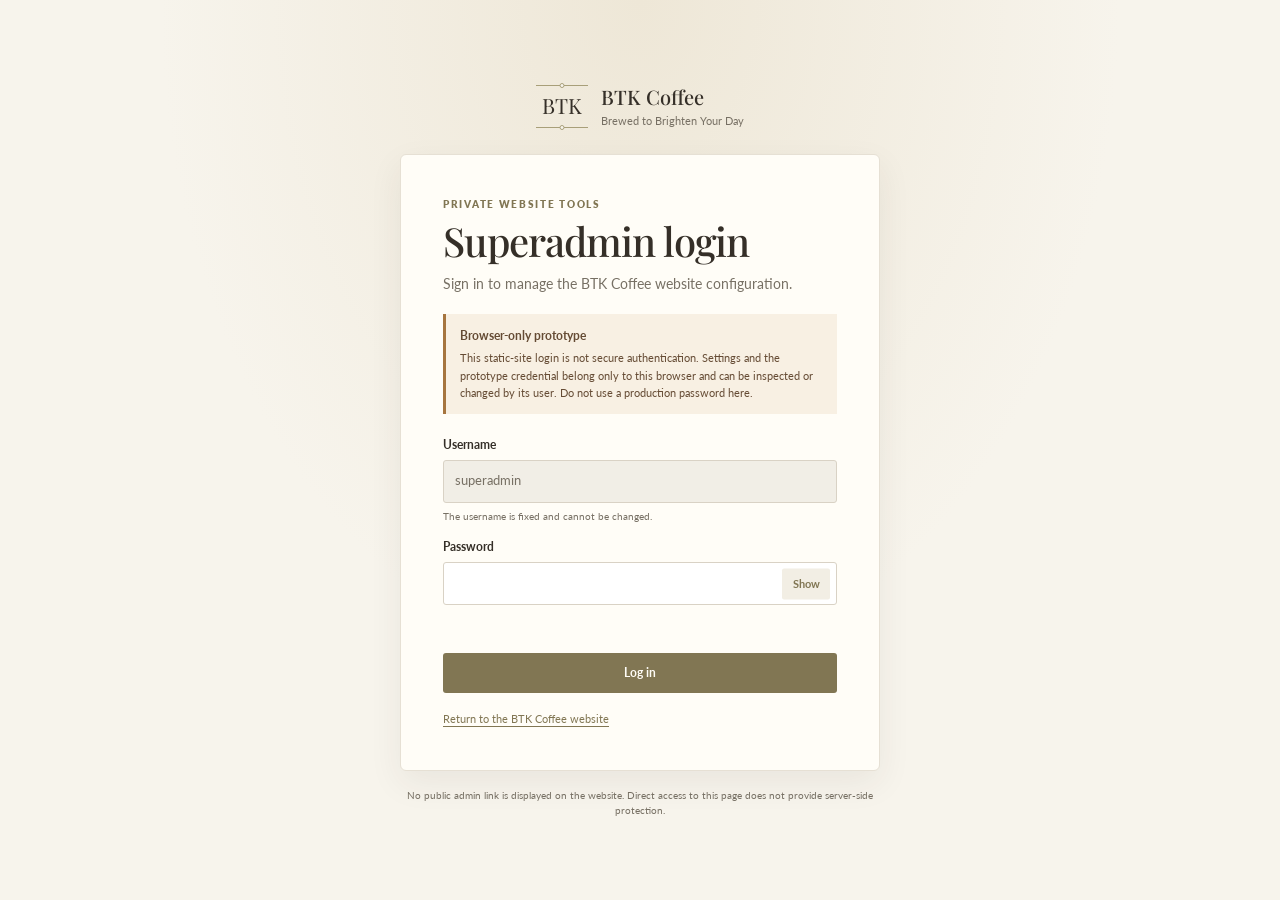
==== admin.html @ 6b16c68e "Add files via upload" ====
<!doctype html>
<html lang="en">
<head>
  <meta charset="utf-8">
  <meta name="viewport" content="width=device-width, initial-scale=1">
  <meta name="theme-color" content="#F7F4EC">
  <meta name="robots" content="noindex,nofollow">
  <title>BTK Coffee | Superadmin</title>
  <link rel="icon" href="data:image/svg+xml,%3Csvg xmlns='http://www.w3.org/2000/svg' viewBox='0 0 64 64'%3E%3Crect width='64' height='64' rx='12' fill='%23F7F4EC'/%3E%3Cpath d='M10 15h44M10 49h44' stroke='%23A89F79' stroke-width='2'/%3E%3Ctext x='32' y='40' text-anchor='middle' font-family='Georgia,serif' font-size='23' fill='%23352F28'%3EBTK%3C/text%3E%3C/svg%3E">
  <link rel="preconnect" href="https://fonts.googleapis.com">
  <link rel="preconnect" href="https://fonts.gstatic.com" crossorigin>
  <link href="https://fonts.googleapis.com/css2?family=Lato:wght@400;500;600;700;800&family=Playfair+Display:wght@400;500;600&display=swap" rel="stylesheet">
  <link rel="stylesheet" href="./admin.css">
</head>
<body class="admin-body">
  <main class="auth-screen" id="adminLoginRoot">
    <a class="auth-brand" href="./index.html" aria-label="BTK Coffee home">
      <span class="admin-monogram">BTK</span>
      <span><strong>BTK Coffee</strong><small>Brewed to Brighten Your Day</small></span>
    </a>
    <section class="auth-panel" aria-labelledby="authTitle">
      <p class="eyebrow">Private website tools</p>
      <h1 id="authTitle">Superadmin login</h1>
      <p class="auth-intro" id="authIntro">Sign in to manage the BTK Coffee website configuration.</p>
      <div class="security-notice" role="note">
        <strong>Browser-only prototype</strong>
        <span>This static-site login is not secure authentication. Settings and the prototype credential belong only to this browser and can be inspected or changed by its user. Do not use a production password here.</span>
      </div>
      <form id="adminLoginForm" novalidate>
        <div class="admin-field">
          <label for="adminUsername">Username</label>
          <input id="adminUsername" name="username" type="text" value="superadmin" readonly autocomplete="username">
          <small>The username is fixed and cannot be changed.</small>
        </div>
        <div class="admin-field" id="loginPasswordField">
          <label for="adminPassword" id="adminPasswordLabel">Password</label>
          <div class="password-input-wrap">
            <input id="adminPassword" name="password" type="password" autocomplete="current-password" maxlength="128" required>
            <button class="password-toggle" type="button" data-password-toggle="adminPassword" aria-label="Show password">Show</button>
          </div>
        </div>
        <div class="admin-field" id="setupConfirmField" hidden>
          <label for="setupPasswordConfirm">Confirm prototype password</label>
          <div class="password-input-wrap">
            <input id="setupPasswordConfirm" type="password" autocomplete="new-password" maxlength="128">
            <button class="password-toggle" type="button" data-password-toggle="setupPasswordConfirm" aria-label="Show password">Show</button>
          </div>
        </div>
        <p class="password-policy" id="setupPasswordPolicy" hidden>Use at least 12 characters, including letters and numbers. A special character is encouraged. This creates a browser-local prototype password only.</p>
        <p class="form-message" id="loginMessage" role="alert" aria-live="polite"></p>
        <button class="admin-button admin-button-primary button-full" id="loginSubmitButton" type="submit">Log in</button>
      </form>
      <div class="auth-footer">
        <a href="./index.html">Return to the BTK Coffee website</a>
        <span id="cooldownMessage" role="status" aria-live="polite"></span>
      </div>
    </section>
    <p class="auth-bottom">No public admin link is displayed on the website. Direct access to this page does not provide server-side protection.</p>
  </main>

  <main class="dashboard-shell" id="adminDashboardRoot" hidden>
    <div class="dashboard-scrim" id="dashboardScrim" hidden></div>
    <aside class="dashboard-sidebar" id="dashboardSidebar" aria-label="Superadmin navigation">
      <a class="dashboard-brand" href="./index.html">
        <span class="admin-monogram">BTK</span>
        <span><strong>BTK Coffee</strong><small>Superadmin tools</small></span>
      </a>
      <p class="sidebar-label">Manage website</p>
      <nav class="dashboard-nav" id="dashboardNav">
        <button type="button" class="dashboard-nav-button is-active" data-section-target="overview"><span class="nav-mark">01</span>Dashboard Overview</button>
        <button type="button" class="dashboard-nav-button" data-section-target="appearance"><span class="nav-mark">02</span>Website Appearance</button>
        <button type="button" class="dashboard-nav-button" data-section-target="images"><span class="nav-mark">03</span>Image Manager</button>
        <button type="button" class="dashboard-nav-button" data-section-target="menu"><span class="nav-mark">04</span>Menu Management</button>
        <button type="button" class="dashboard-nav-button" data-section-target="contact"><span class="nav-mark">05</span>Contact & Location</button>
        <button type="button" class="dashboard-nav-button" data-section-target="content"><span class="nav-mark">06</span>Website Content & Footer</button>
        <button type="button" class="dashboard-nav-button" data-section-target="store-status"><span class="nav-mark">07</span>Store Status</button>
        <button type="button" class="dashboard-nav-button" data-section-target="github-settings"><span class="nav-mark">08</span>GitHub Settings / Setup</button>
        <button type="button" class="dashboard-nav-button" data-section-target="security"><span class="nav-mark">09</span>Account Security</button>
      </nav>
      <div class="sidebar-bottom">
        <a class="sidebar-link" href="./index.html" target="_blank" rel="noopener noreferrer"><span class="nav-mark">↗</span>View Live Website</a>
        <button class="sidebar-link" id="sidebarLogoutButton" type="button"><span class="nav-mark">↪</span>Logout</button>
        <p class="sidebar-security">Prototype only. This dashboard is not protected by server authentication.</p>
      </div>
    </aside>

    <div class="dashboard-main-column">
      <header class="dashboard-topbar">
        <button class="mobile-nav-toggle" id="mobileNavToggle" type="button" aria-label="Open dashboard navigation" aria-expanded="false" aria-controls="dashboardSidebar">
          <span></span><span></span><span></span>
        </button>
        <div class="topbar-copy">
          <span class="topbar-kicker">BTK Coffee / Website control</span>
          <h1>BTK Coffee — Superadmin Dashboard</h1>
        </div>
        <div class="topbar-actions">
          <span class="session-indicator"><span class="session-dot"></span>Local admin session</span>
          <button class="github-header-control" id="githubHeaderControl" type="button" data-section-target="github-settings" aria-label="Open GitHub repository settings"><span class="github-header-dot" id="githubHeaderDot"></span><span id="githubHeaderText">GitHub not connected</span><span class="github-header-manage">Settings</span></button>
          <a class="admin-button admin-button-soft" href="./index.html" target="_blank" rel="noopener noreferrer">Preview live site</a>
          <button class="admin-button admin-button-outline" id="topLogoutButton" type="button">Logout</button>
        </div>
      </header>

      <div class="prototype-banner" role="note"><strong>GitHub publishing:</strong> Check the header connection status, then manage your repository in GitHub Settings / Setup. Every Save validates the complete draft and commits <code>data/site-config.json</code> to GitHub; GitHub Pages publishes it after redeployment. Browser-only login remains a prototype, not production security.</div>

      <div class="dashboard-content">
        <section class="dashboard-section is-visible" id="section-overview" data-dashboard-section="overview" aria-labelledby="overviewTitle">
          <div class="section-title-row">
            <div><p class="eyebrow">Your workspace</p><h2 id="overviewTitle">Dashboard overview</h2><p class="section-lead">A quick look at the current BTK Coffee website configuration.</p></div>
          </div>
          <div class="overview-metrics" id="overviewMetrics"></div>
          <div class="overview-bottom-grid">
            <section class="workspace-panel" aria-labelledby="quickActionsTitle">
              <div class="panel-heading"><div><p class="eyebrow">Quick actions</p><h3 id="quickActionsTitle">What would you like to update?</h3></div></div>
              <div class="quick-actions">
                <button class="quick-action" type="button" data-section-target="appearance"><span class="quick-action-number">01</span><strong>Edit website colors</strong><span>Change the site's palette</span></button>
                <button class="quick-action" type="button" data-section-target="menu"><span class="quick-action-number">02</span><strong>Manage menu</strong><span>Edit items and prices</span></button>
                <button class="quick-action" type="button" data-section-target="images"><span class="quick-action-number">03</span><strong>Change images</strong><span>Update photos and logo</span></button>
                <button class="quick-action" type="button" data-section-target="contact"><span class="quick-action-number">04</span><strong>Update contact details</strong><span>Review links and location</span></button>
                <button class="quick-action" type="button" data-section-target="store-status"><span class="quick-action-number">05</span><strong>Set store status</strong><span>Mark the store Open or Closed</span></button>
                <button class="quick-action" type="button" data-section-target="content"><span class="quick-action-number">06</span><strong>Edit website content & footer</strong><span>Update public copy and footer links</span></button>
                <button class="quick-action" type="button" data-section-target="github-settings"><span class="quick-action-number">07</span><strong>GitHub Settings / Setup</strong><span>Check repository publishing connection</span></button>
                <button class="quick-action" type="button" data-section-target="security"><span class="quick-action-number">08</span><strong>Change admin password</strong><span>Update this browser's prototype password</span></button>
            <a class="quick-action" href="./index.html" target="_blank" rel="noopener noreferrer"><span class="quick-action-number">↗</span><strong>View live website</strong><span>Open the published public page</span></a>
              </div>
            </section>
            <aside class="workspace-panel status-panel" aria-labelledby="configStatusTitle">
              <div class="panel-heading"><div><p class="eyebrow">Configuration</p><h3 id="configStatusTitle">Current status</h3></div><span class="status-dot" id="configStatusDot"></span></div>
              <p class="status-main" id="configStatusText"></p>
              <dl class="status-details">
                <div><dt>Last saved</dt><dd id="lastSavedText">No custom changes saved</dd></div>
                <div><dt>Publishing</dt><dd id="overviewPublishingScope">Connect a GitHub repository to publish changes</dd></div>
              </dl>
              <a class="admin-text-link" href="./index.html" target="_blank" rel="noopener noreferrer">View public website →</a>
            </aside>
          </div>
        </section>

        <section class="dashboard-section" id="section-github-settings" data-dashboard-section="github-settings" aria-labelledby="githubSettingsTitle" hidden>
          <div class="section-title-row"><div><p class="eyebrow">Repository publishing</p><h2 id="githubSettingsTitle">GitHub Settings / Setup</h2><p class="section-lead">Connect the repository and branch used by the public BTK Coffee site. A connected repository is required before any dashboard Save action.</p></div></div>
          <section class="github-repository-panel github-settings-panel" aria-labelledby="githubSettingsPanelTitle">
            <div class="panel-heading"><div><p class="eyebrow">Repository connection</p><h3 id="githubSettingsPanelTitle">Website source repository</h3><p>Configuration commits are validated and written to <code>data/site-config.json</code>.</p></div><span class="github-status" id="githubConnectionStatus" role="status" aria-live="polite">Not connected</span></div>
            <div class="github-connection-grid">
              <div class="admin-field"><label for="githubOwner">Repository owner</label><input id="githubOwner" type="text" maxlength="100" autocomplete="off" placeholder="GitHub username or organization"></div>
              <div class="admin-field"><label for="githubRepo">Repository name</label><input id="githubRepo" type="text" maxlength="100" autocomplete="off" placeholder="Repository name"></div>
              <div class="admin-field"><label for="githubBranch">Branch <span>(blank uses default)</span></label><input id="githubBranch" type="text" maxlength="120" autocomplete="off" placeholder="Leave blank to use repository default"></div>
              <div class="admin-field github-token-field"><label for="githubToken">Fine-grained personal access token</label><div class="password-input-wrap"><input id="githubToken" type="password" autocomplete="off" spellcheck="false" placeholder="Paste token for this session only"><button class="password-toggle" type="button" data-password-toggle="githubToken" aria-label="Show GitHub token">Show</button></div></div>
            </div>
            <div class="github-connect-actions"><button class="admin-button admin-button-primary" id="githubConnectButton" type="button">Connect Repository</button><button class="admin-button admin-button-outline" id="githubDisconnectButton" type="button" hidden>Disconnect</button><span id="githubCommitStatus" class="github-commit-status" role="status" aria-live="polite"></span></div>
            <div class="github-publish-state"><strong>Published configuration</strong><span id="githubPublishedState">Connect a repository to load or create the website configuration.</span><span id="githubCommitSha" class="github-commit-sha"></span></div>
            <p class="github-security-note"><strong>Token warning:</strong> this static admin runs in your browser, so a token entered here is exposed to that browser session and cannot be treated as a secret. Use a temporary fine-grained token limited to one repository with Contents: read and write, never save it in browser storage, revoke it after use, and do not use this direct-token flow for unattended production access. A small authenticated backend is safer.</p>
          </section>
        </section>

        <section class="dashboard-section" id="section-store-status" data-dashboard-section="store-status" aria-labelledby="storeStatusTitle" hidden>
          <div class="section-title-row"><div><p class="eyebrow">Customer-facing store availability</p><h2 id="storeStatusTitle">Store Status</h2><p class="section-lead">Set the Open or Closed indicator shown in the public website header.</p></div></div>
          <section class="workspace-panel store-status-admin-panel" aria-labelledby="storeStatusSettingTitle">
            <div class="panel-heading"><div><p class="eyebrow">Manual daily setting</p><h3 id="storeStatusSettingTitle">Is the store open now?</h3><p>Update this status in Superadmin when the store opens or closes.</p></div></div>
            <label class="store-status-schedule-toggle" for="storeFollowHours"><input id="storeFollowHours" type="checkbox" role="switch"> Follow operation hours automatically</label>
            <div id="manualStoreStatusPanel">
              <label class="store-status-switch-row" for="storeIsOpen">
                <span class="store-status-switch-copy"><strong id="storeStatusChoiceLabel">Closed</strong><small id="storeStatusChoiceDescription">Customers will see Closed in the site header.</small></span>
                <span class="store-status-switch"><input id="storeIsOpen" type="checkbox" role="switch" aria-describedby="storeStatusHelp"><span class="store-status-switch-track" aria-hidden="true"></span></span>
              </label>
            </div>
              <section class="store-hours-panel" id="storeHoursPanel" aria-label="Weekly operation hours" hidden>
                <div class="store-hours-intro"><strong>Weekly operation hours</strong><span>Times use Philippines time (Asia/Manila). The header badge will automatically show Closed outside the configured open hours.</span></div>
                <div class="store-hours-editor" id="storeHoursEditor"></div>
              </section>
              <p class="section-hint" id="storeStatusHelp">Manual mode uses the Open/Closed switch above. Schedule mode follows the weekly hours and automatically closes at the configured closing time. Set your real hours before enabling it.</p>
            <div class="section-actions"><button class="admin-button admin-button-primary" type="button" data-save-section="store-status">Validate & Publish to GitHub</button></div>
          </section>
        </section>

        <section class="dashboard-section" id="section-appearance" data-dashboard-section="appearance" aria-labelledby="appearanceTitle" hidden>
          <div class="section-title-row"><div><p class="eyebrow">Brand controls</p><h2 id="appearanceTitle">Website appearance</h2><p class="section-lead">Edit the live site's central colors. Your changes remain a draft until saved.</p></div></div>
          <div class="workspace-panel appearance-panel">
            <div class="panel-heading"><div><h3>Color palette</h3><p>Choose a color or enter a six-digit HEX value such as #A89F79.</p></div></div>
            <div class="palette-grid" id="paletteFields"></div>
            <div class="palette-preview" id="palettePreview" aria-label="Color palette preview">
              <div><span class="preview-label">BTK COFFEE</span><h3>Good Coffee. Better Moments.</h3><p>A preview of headings, body text, surfaces and primary actions.</p><button type="button" tabindex="-1" id="palettePreviewButton">Order your favorites</button></div>
              <div class="preview-surface" id="palettePreviewSurface"><span>Warm, calm, welcoming.</span><strong>Surface and accent preview</strong></div>
            </div>
            <p class="palette-contrast-note" id="paletteContrastNote" role="status" aria-live="polite"></p>
            <div class="section-actions"><button class="admin-button admin-button-primary" type="button" data-save-section="appearance">Validate & Publish to GitHub</button><button class="admin-button admin-button-quiet" type="button" id="restorePaletteButton">Restore Default Palette</button></div>
            <p class="section-hint">The publish action validates and commits your dashboard draft. Default palette values are loaded into the draft and need to be published.</p>
          </div>
        </section>

        <section class="dashboard-section" id="section-images" data-dashboard-section="images" aria-labelledby="imagesTitle" hidden>
          <div class="section-title-row"><div><p class="eyebrow">Photos and branding</p><h2 id="imagesTitle">Image manager</h2><p class="section-lead">Preview, replace, or restore images used on the public page. Uploads stay in this browser's configuration.</p></div></div>
          <div class="image-storage-note"><strong>Product photos use local repository paths.</strong> Each menu item maps to a distinct image file directly under <code>assets/</code>. Use “Replace in GitHub” on a product image to commit the replacement file. Repository credentials and branch settings are managed on the separate GitHub Settings screen.</div>
          <div class="image-manager-grid" id="imageManagerGrid"></div>
          <div class="section-actions"><button class="admin-button admin-button-primary" type="button" data-save-section="images">Validate & Publish to GitHub</button><button class="admin-button admin-button-quiet" type="button" id="restoreImagesButton">Restore Default Images</button></div>
        </section>

        <section class="dashboard-section" id="section-menu" data-dashboard-section="menu" aria-labelledby="menuTitle" hidden>
          <div class="section-title-row menu-title-row"><div><p class="eyebrow">Products and prices</p><h2 id="menuTitle">Menu management</h2><p class="section-lead">Changes update the same menu used by the public website, cart, and order summaries.</p></div><button class="admin-button admin-button-primary" id="addProductButton" type="button">+ Add New Product</button></div>
          <div class="menu-management-layout">
            <section class="workspace-panel category-panel" aria-labelledby="categoriesTitle">
              <div class="panel-heading"><div><p class="eyebrow">Menu structure</p><h3 id="categoriesTitle">Categories</h3></div></div>
              <form class="category-add-form" id="addCategoryForm"><label class="sr-only" for="newCategoryName">New category name</label><input id="newCategoryName" maxlength="50" placeholder="Add a category" required><button class="admin-button admin-button-outline" type="submit">Add category</button></form>
              <div class="category-list" id="categoryList"></div>
              <p class="section-hint">A category with menu items cannot be deleted. Move its products to another category first.</p>
            </section>
            <section class="workspace-panel menu-list-panel" aria-labelledby="productsTitle">
              <div class="panel-heading products-panel-heading"><div><p class="eyebrow">Public catalog</p><h3 id="productsTitle">Products <span class="count-pill" id="productCount">0</span></h3></div><label class="filter-label" for="productCategoryFilter">Filter category<select id="productCategoryFilter"><option value="All">All categories</option></select></label></div>
              <div class="table-wrap"><table class="admin-table"><thead><tr><th>Product</th><th>Category</th><th>Options / prices</th><th>Status</th><th>Actions</th></tr></thead><tbody id="productTable"></tbody></table></div>
              <div class="mobile-product-list" id="mobileProductList"></div>
            </section>
          </div>
          <section class="workspace-panel addon-management-panel" aria-labelledby="addonManagementTitle">
            <div class="panel-heading"><div><p class="eyebrow">Optional additions</p><h3 id="addonManagementTitle">Extra choices & prices</h3><p>Set which category offers each group, and update the price of every optional extra.</p></div></div>
            <div class="addon-group-manager" id="addonGroupManager"></div>
            <p class="section-hint">Drink extras are offered on Coffee, Non-Coffee, and Frappe products. Food extras are offered on Ramyeon and Fries products by default. Customers only pay for extras they select.</p>
          </section>
          <div class="section-actions"><button class="admin-button admin-button-primary" type="button" data-save-section="menu">Validate & Publish to GitHub</button></div>
        </section>

        <section class="dashboard-section" id="section-contact" data-dashboard-section="contact" aria-labelledby="contactTitle" hidden>
          <div class="section-title-row"><div><p class="eyebrow">Customer-facing details</p><h2 id="contactTitle">Contact & location</h2><p class="section-lead">Update information shown in the contact section, website links, footer, and delivery guidance.</p></div></div>
          <form class="workspace-panel contact-form" id="contactForm" novalidate>
            <fieldset class="admin-form-section"><legend>Business identity</legend><div class="admin-form-grid">
              <div class="admin-field"><label for="contactBusinessName">Business display name</label><input id="contactBusinessName" maxlength="120" required></div>
              <div class="admin-field"><label for="contactTagline">Tagline</label><input id="contactTagline" maxlength="120" required></div>
              <div class="admin-field field-full"><label for="contactHeading">Contact section heading</label><input id="contactHeading" maxlength="120" required></div>
              <div class="admin-field field-full"><label for="contactDescription">Contact section description</label><textarea id="contactDescription" rows="3" maxlength="700" required></textarea></div>
            </div></fieldset>
            <fieldset class="admin-form-section"><legend>Links and contact details</legend><div class="admin-form-grid">
              <div class="admin-field"><label for="contactMessenger">Messenger URL</label><input id="contactMessenger" type="url" inputmode="url" placeholder="https://m.me/..." required></div>
              <div class="admin-field"><label for="contactFacebook">Facebook page URL <span>(optional)</span></label><input id="contactFacebook" type="url" inputmode="url" placeholder="https://www.facebook.com/..."></div>
              <div class="admin-field field-full"><label for="contactMaps">Google Maps directions URL</label><input id="contactMaps" type="url" inputmode="url" placeholder="https://maps.app.goo.gl/..." required></div>
              <div class="admin-field"><label for="contactPhone">Displayed phone number <span>(optional)</span></label><input id="contactPhone" type="tel" maxlength="30"></div>
              <div class="admin-field"><label for="contactEmail">Displayed email <span>(optional)</span></label><input id="contactEmail" type="email" maxlength="120"></div>
              <div class="admin-field field-full"><label for="contactAddress">Displayed physical address <span>(optional)</span></label><input id="contactAddress" maxlength="700"></div>
              <div class="admin-field field-full"><label for="contactInstructions">Additional customer instructions</label><textarea id="contactInstructions" rows="3" maxlength="700"></textarea></div>
            </div></fieldset>
            <fieldset class="admin-form-section"><legend>Delivery guidance</legend><div class="admin-form-grid">
              <div class="admin-field"><label for="deliveryFreeArea">Free-delivery area</label><input id="deliveryFreeArea" maxlength="120" required></div>
              <div class="admin-field"><label for="deliveryPinLocation">Courier pin location</label><input id="deliveryPinLocation" maxlength="120" required></div>
              <div class="admin-field"><label for="deliveryContactNames">Courier contact name(s)</label><input id="deliveryContactNames" maxlength="120" required></div>
              <div class="admin-field"><label for="deliveryContactNumber">Courier contact number</label><input id="deliveryContactNumber" type="tel" maxlength="30" required></div>
            </div></fieldset>
            <div class="section-actions"><button class="admin-button admin-button-primary" type="button" data-save-section="contact">Validate & Publish to GitHub</button><button class="admin-button admin-button-quiet" type="button" id="restoreContactButton">Restore Default Information</button></div>
            <p class="section-hint">Leave optional phone, email, address, or Facebook fields blank if they are not configured. Secure delivery operations still need confirmation from BTK Coffee.</p>
          </form>
        </section>

        <section class="dashboard-section" id="section-content" data-dashboard-section="content" aria-labelledby="contentTitle" hidden>
          <div class="section-title-row"><div><p class="eyebrow">Public-facing copy</p><h2 id="contentTitle">Website content & footer</h2><p class="section-lead">Edit live-page headings, messages, navigation labels, order steps, and footer links. Product details remain in Menu Management.</p></div></div>
          <form class="workspace-panel content-manager-form" id="contentForm" novalidate>
            <fieldset class="admin-form-section"><legend>Announcement & navigation</legend><div class="admin-form-grid">
              <div class="admin-field field-full"><label for="contentAnnouncement">Announcement bar text</label><input id="contentAnnouncement" maxlength="180" required></div>
              <div class="admin-field"><label for="navHome">Home link label</label><input id="navHome" maxlength="50" required></div>
              <div class="admin-field"><label for="navMenu">Menu link label</label><input id="navMenu" maxlength="50" required></div>
              <div class="admin-field"><label for="navStory">Our Story link label</label><input id="navStory" maxlength="50" required></div>
              <div class="admin-field"><label for="navFindUs">Find Us link label</label><input id="navFindUs" maxlength="50" required></div>
              <div class="admin-field"><label for="navContact">Contact link label</label><input id="navContact" maxlength="50" required></div>
            </div></fieldset>
            <fieldset class="admin-form-section"><legend>Hero & favorites</legend><div class="admin-form-grid">
              <div class="admin-field field-full"><label for="contentHeroHeading">Hero headline <span>(use a new line for a line break)</span></label><textarea id="contentHeroHeading" rows="2" maxlength="160" required></textarea></div>
              <div class="admin-field field-full"><label for="contentHeroDescription">Hero supporting text</label><textarea id="contentHeroDescription" rows="2" maxlength="500" required></textarea></div>
              <div class="admin-field"><label for="contentHeroPrimaryCta">Primary hero button</label><input id="contentHeroPrimaryCta" maxlength="60" required></div>
              <div class="admin-field"><label for="contentHeroSecondaryCta">Secondary hero button</label><input id="contentHeroSecondaryCta" maxlength="60" required></div>
              <div class="admin-field"><label for="contentFeaturedEyebrow">Favorites eyebrow</label><input id="contentFeaturedEyebrow" maxlength="80" required></div>
              <div class="admin-field"><label for="contentFeaturedHeading">Favorites heading</label><input id="contentFeaturedHeading" maxlength="120" required></div>
              <div class="admin-field field-full"><label for="contentFeaturedDescription">Favorites description</label><textarea id="contentFeaturedDescription" rows="2" maxlength="500" required></textarea></div>
            </div></fieldset>
            <fieldset class="admin-form-section"><legend>Menu & Our Story</legend><div class="admin-form-grid">
              <div class="admin-field"><label for="contentMenuEyebrow">Menu eyebrow</label><input id="contentMenuEyebrow" maxlength="80" required></div>
              <div class="admin-field"><label for="contentMenuHeading">Menu heading</label><input id="contentMenuHeading" maxlength="120" required></div>
              <div class="admin-field field-full"><label for="contentMenuDescription">Menu description</label><textarea id="contentMenuDescription" rows="2" maxlength="500" required></textarea></div>
              <div class="admin-field"><label for="contentEmptyMenuHeading">Empty search heading</label><input id="contentEmptyMenuHeading" maxlength="120" required></div>
              <div class="admin-field"><label for="contentEmptyMenuDescription">Empty search message</label><input id="contentEmptyMenuDescription" maxlength="300" required></div>
              <div class="admin-field"><label for="contentStoryEyebrow">Our Story eyebrow</label><input id="contentStoryEyebrow" maxlength="80" required></div>
              <div class="admin-field"><label for="contentStoryHeading">Our Story heading</label><input id="contentStoryHeading" maxlength="180" required></div>
              <div class="admin-field field-full"><label for="contentStoryParagraphOne">Our Story paragraph one</label><textarea id="contentStoryParagraphOne" rows="4" maxlength="1200" required></textarea></div>
              <div class="admin-field field-full"><label for="contentStoryParagraphTwo">Our Story paragraph two</label><textarea id="contentStoryParagraphTwo" rows="4" maxlength="1200" required></textarea></div>
            </div></fieldset>
            <fieldset class="admin-form-section"><legend>Ordering instructions</legend><div class="admin-form-grid">
              <div class="admin-field"><label for="contentOrderEyebrow">Ordering eyebrow</label><input id="contentOrderEyebrow" maxlength="80" required></div>
              <div class="admin-field"><label for="contentOrderHeading">Ordering heading</label><input id="contentOrderHeading" maxlength="120" required></div>
              <div class="admin-field field-full"><label for="contentOrderDescription">Ordering introduction</label><textarea id="contentOrderDescription" rows="2" maxlength="500" required></textarea></div>
              <div class="admin-field field-full"><label for="contentOrderNote">Ordering note <span>(use {freeArea} to insert the configured delivery area)</span></label><textarea id="contentOrderNote" rows="3" maxlength="900" required></textarea></div>
              <div class="admin-field field-full"><div class="editable-list-heading"><span>Order steps</span><button class="admin-button admin-button-outline" id="addOrderStepButton" type="button">+ Add step</button></div><div class="editable-copy-list" id="orderStepsEditor"></div></div>
            </div></fieldset>
            <fieldset class="admin-form-section"><legend>Contact section & footer</legend><div class="admin-form-grid">
              <div class="admin-field"><label for="contentContactEyebrow">Contact eyebrow</label><input id="contentContactEyebrow" maxlength="80" required></div>
              <div class="admin-field"><label for="contentContactMessageCta">Message button label</label><input id="contentContactMessageCta" maxlength="60" required></div>
              <div class="admin-field"><label for="contentContactDirectionsCta">Directions button label</label><input id="contentContactDirectionsCta" maxlength="60" required></div>
              <div class="admin-field"><label for="contentContactOrderCta">Start order button label</label><input id="contentContactOrderCta" maxlength="60" required></div>
              <div class="admin-field"><label for="contentFooterExploreHeading">Footer navigation heading</label><input id="contentFooterExploreHeading" maxlength="60" required></div>
              <div class="admin-field"><label for="contentFooterMenuHeading">Footer menu heading</label><input id="contentFooterMenuHeading" maxlength="80" required></div>
              <div class="admin-field"><label for="contentFooterMessengerLabel">Footer Messenger link text</label><input id="contentFooterMessengerLabel" maxlength="80" required></div>
              <div class="admin-field"><label for="contentFooterFacebookLabel">Footer Facebook link text</label><input id="contentFooterFacebookLabel" maxlength="80" required></div>
              <div class="admin-field"><label for="contentFooterMapsLabel">Footer Maps link text</label><input id="contentFooterMapsLabel" maxlength="80" required></div>
              <div class="admin-field"><label for="contentFooterCopyrightText">Copyright suffix</label><input id="contentFooterCopyrightText" maxlength="120" required></div>
              <div class="admin-field field-full"><label for="contentFooterBrandLine">Footer brand line <span>(supports {businessName} and {tagline})</span></label><input id="contentFooterBrandLine" maxlength="180" required></div>
              <div class="admin-field field-full"><label for="contentFooterOrderNotice">Footer order notice <span>(supports {businessName})</span></label><input id="contentFooterOrderNotice" maxlength="180" required></div>
              <div class="admin-field field-full"><div class="editable-list-heading"><span>Footer quick links</span><button class="admin-button admin-button-outline" id="addFooterLinkButton" type="button">+ Add link</button></div><div class="editable-copy-list" id="footerLinksEditor"></div></div>
            </div></fieldset>
            <div class="section-actions"><button class="admin-button admin-button-primary" type="button" data-save-section="content">Validate & Publish to GitHub</button></div>
          </form>
        </section>

        <section class="dashboard-section" id="section-security" data-dashboard-section="security" aria-labelledby="securityTitle" hidden>
          <div class="section-title-row"><div><p class="eyebrow">Account settings</p><h2 id="securityTitle">Account security</h2><p class="section-lead">The username is fixed. Update the prototype password for this browser below.</p></div></div>
          <div class="security-notice wide-notice" role="note"><strong>Not production authentication</strong><span>This password check is client-side and can be bypassed through browser tools. It does not protect public configuration or customer data. Connect a server-side authentication service before production use.</span></div>
          <form class="workspace-panel password-form" id="changePasswordForm" novalidate>
            <div class="admin-field"><label for="fixedAdminUsername">Username</label><input id="fixedAdminUsername" value="superadmin" readonly><small>This value is fixed and cannot be renamed.</small></div>
            <div class="admin-form-grid">
              <div class="admin-field field-full"><label for="currentAdminPassword">Current password</label><div class="password-input-wrap"><input id="currentAdminPassword" type="password" autocomplete="current-password" maxlength="128" required><button class="password-toggle" type="button" data-password-toggle="currentAdminPassword" aria-label="Show password">Show</button></div></div>
              <div class="admin-field"><label for="newAdminPassword">New password</label><div class="password-input-wrap"><input id="newAdminPassword" type="password" autocomplete="new-password" maxlength="128" required><button class="password-toggle" type="button" data-password-toggle="newAdminPassword" aria-label="Show password">Show</button></div></div>
              <div class="admin-field"><label for="confirmAdminPassword">Confirm new password</label><div class="password-input-wrap"><input id="confirmAdminPassword" type="password" autocomplete="new-password" maxlength="128" required><button class="password-toggle" type="button" data-password-toggle="confirmAdminPassword" aria-label="Show password">Show</button></div></div>
            </div>
            <p class="password-policy">At least 12 characters with letters and numbers. A special character is encouraged. Do not reuse an important account password in this browser-only prototype.</p>
            <p class="form-message" id="passwordChangeMessage" role="status" aria-live="polite"></p>
            <button class="admin-button admin-button-primary" type="submit">Change Password</button>
          </form>
        </section>
      </div>
    </div>

    <dialog class="admin-dialog" id="productDialog" aria-labelledby="productDialogTitle">
      <form id="productForm" novalidate>
        <div class="dialog-heading"><div><p class="eyebrow">Menu catalog</p><h2 id="productDialogTitle">Add new product</h2></div><button class="dialog-close" type="button" data-close-dialog="productDialog" aria-label="Close product editor">×</button></div>
        <input id="editingProductId" type="hidden">
        <div class="admin-form-grid">
          <div class="admin-field"><label for="productName">Product name</label><input id="productName" maxlength="80" required></div>
          <div class="admin-field"><label for="productCategory">Category</label><select id="productCategory" required></select></div>
          <div class="admin-field field-full"><label for="productDescription">Description</label><textarea id="productDescription" rows="2" maxlength="500" placeholder="Short, accurate menu description"></textarea></div>
          <div class="admin-field field-full"><label for="productImageUrl">Product image URL <span>(optional)</span></label><input id="productImageUrl" type="url" inputmode="url" placeholder="https://... or local assets/... path"><small>To replace the repository image file, use Image Manager. Blank uses this product's mapped image under assets/.</small><div class="editor-image-preview" id="productImagePreview"></div></div>
          <fieldset class="option-fieldset field-full"><legend>Sizes, servings, and prices</legend><div class="option-editor-list" id="optionEditorList"></div><button class="admin-button admin-button-outline" id="addOptionButton" type="button">+ Add size or serving</button></fieldset>
          <div class="admin-field"><label class="check-row"><input id="productAvailable" type="checkbox" checked> Available to order</label></div>
          <div class="admin-field"><label class="check-row"><input id="productFeatured" type="checkbox"> Feature on homepage</label></div>
        </div>
        <p class="form-message" id="productFormMessage" role="alert" aria-live="polite"></p>
        <div class="dialog-actions"><button class="admin-button admin-button-outline" type="button" data-close-dialog="productDialog">Cancel</button><button class="admin-button admin-button-primary" type="submit">Save Product</button></div>
      </form>
    </dialog>

    <div class="toast-stack" id="adminToastStack" aria-live="polite" aria-atomic="true"></div>
  </main>

  <script src="./script.js"></script>
  <script src="./btk-config.js"></script>
  <script src="./admin.js"></script>
</body>
</html>
---- admin.css ----
:root {
  color-scheme: light;
  --admin-khaki: #A89F79;
  --admin-deep: #817653;
  --admin-sage: #B8B49A;
  --admin-beige: #E8DFC9;
  --admin-cream: #F7F4EC;
  --admin-ivory: #FFFDF7;
  --admin-coffee: #352F28;
  --admin-muted: #777064;
  --admin-border: #E6E0D4;
  --admin-red: #9A453D;
  --admin-green: #526847;
  --admin-shadow: 0 12px 34px rgba(53, 47, 40, .07);
  font-family: "Lato", Inter, -apple-system, BlinkMacSystemFont, "Segoe UI", sans-serif;
  color: var(--admin-coffee);
  background: var(--admin-cream);
  font-synthesis: none;
  text-rendering: optimizeLegibility;
  -webkit-font-smoothing: antialiased;
}

*, *::before, *::after { box-sizing: border-box; }
html { min-width: 320px; scroll-behavior: smooth; }
body { min-width: 320px; min-height: 100vh; margin: 0; background: var(--admin-cream); font-size: 14px; line-height: 1.5; }
button, input, textarea, select { font: inherit; color: inherit; }
button, a { -webkit-tap-highlight-color: transparent; }
button { cursor: pointer; }
a { color: inherit; }
img { display: block; max-width: 100%; }
[hidden] { display: none !important; }
:focus-visible { outline: 3px solid #526847; outline-offset: 3px; }
.sr-only { position: absolute; width: 1px; height: 1px; padding: 0; margin: -1px; overflow: hidden; clip: rect(0,0,0,0); white-space: nowrap; border: 0; }

.auth-screen { display: grid; min-height: 100vh; justify-items: center; align-content: center; padding: 38px 20px; background: radial-gradient(ellipse at 50% 0%, #eee7d7, var(--admin-cream) 53%); }
.auth-brand { display: flex; align-items: center; gap: 13px; margin-bottom: 24px; text-decoration: none; }
.admin-monogram { position: relative; display: grid; width: 52px; height: 43px; place-items: center; border-top: 1px solid var(--admin-khaki); border-bottom: 1px solid var(--admin-khaki); font-family: "Playfair Display", Georgia, serif; font-size: 21px; }
.admin-monogram::before, .admin-monogram::after { position: absolute; left: 50%; width: 5px; height: 5px; border: 1px solid var(--admin-khaki); border-radius: 50%; background: var(--admin-cream); content: ""; transform: translateX(-50%); }
.admin-monogram::before { top: -3px; }
.admin-monogram::after { bottom: -3px; }
.auth-brand > span:last-child, .dashboard-brand > span:last-child { display: grid; gap: 1px; }
.auth-brand strong, .dashboard-brand strong { font-family: "Playfair Display", Georgia, serif; font-size: 20px; font-weight: 500; }
.auth-brand small, .dashboard-brand small { color: var(--admin-muted); font-size: 11px; }
.auth-panel { width: min(100%, 480px); padding: clamp(24px, 5vw, 42px); border: 1px solid var(--admin-border); border-radius: 6px; background: var(--admin-ivory); box-shadow: var(--admin-shadow); }
.eyebrow { margin: 0 0 7px; color: var(--admin-deep); font-size: 10px; font-weight: 800; letter-spacing: .17em; text-transform: uppercase; }
.auth-panel h1, .dashboard-content h2, .admin-dialog h2 { margin: 0; font-family: "Playfair Display", Georgia, serif; font-weight: 500; letter-spacing: -.025em; }
.auth-panel h1 { font-size: clamp(32px, 7vw, 40px); line-height: 1.1; }
.auth-intro { margin: 10px 0 20px; color: var(--admin-muted); font-size: 14px; }
.security-notice { display: grid; gap: 4px; margin: 18px 0 22px; padding: 13px 14px; border-left: 3px solid #a6753f; background: #f8f0e3; color: #654b34; font-size: 11px; line-height: 1.55; }
.security-notice strong { font-size: 12px; }
.auth-panel form { display: grid; gap: 15px; }
.admin-field { display: grid; min-width: 0; align-content: start; gap: 6px; }
.admin-field > label, .filter-label { font-size: 12px; font-weight: 700; }
.admin-field > small, .admin-field small { color: var(--admin-muted); font-size: 10px; line-height: 1.45; }
.admin-field input:not([type="checkbox"]), .admin-field textarea, .admin-field select, .category-add-form input, .filter-label select {
  width: 100%; min-height: 43px; padding: 10px 11px; border: 1px solid #d9d2c5; border-radius: 3px; background: #fff; color: var(--admin-coffee); font-size: 13px;
}
.admin-field textarea { min-height: 78px; resize: vertical; }
.admin-field input[readonly] { background: #f1eee6; color: var(--admin-muted); }
.admin-field input[type="file"] { padding: 8px; background: #fff; font-size: 11px; }
.admin-field input[type="checkbox"] { width: 17px; height: 17px; accent-color: var(--admin-deep); }
.admin-field input::placeholder, .admin-field textarea::placeholder, .category-add-form input::placeholder { color: #9b9386; }
.password-input-wrap { position: relative; }
.password-input-wrap input { padding-right: 64px !important; }
.password-toggle { position: absolute; top: 50%; right: 7px; min-width: 48px; min-height: 31px; padding: 3px 7px; transform: translateY(-50%); border: 0; border-radius: 2px; background: #f2eee4; color: var(--admin-deep); font-size: 11px; font-weight: 700; cursor: pointer; }
.password-toggle:hover { background: #e7dfce; }
.password-policy { margin: -2px 0 0; color: var(--admin-muted); font-size: 11px; line-height: 1.5; }
.form-message { min-height: 18px; margin: 0; color: var(--admin-red); font-size: 12px; line-height: 1.45; }
.form-message.is-success { color: var(--admin-green); }
.form-message.is-error { color: var(--admin-red); }
.admin-button { display: inline-flex; min-height: 40px; align-items: center; justify-content: center; gap: 7px; padding: 8px 14px; border: 1px solid transparent; border-radius: 3px; font-size: 12px; font-weight: 700; text-align: center; text-decoration: none; transition: transform 160ms ease, background 160ms ease, border-color 160ms ease, box-shadow 160ms ease; }
.admin-button:hover:not(:disabled) { transform: translateY(-1px); }
.admin-button:disabled { opacity: .55; cursor: not-allowed; }
.admin-button-primary { background: var(--admin-deep); color: var(--admin-ivory); }
.admin-button-primary:hover:not(:disabled) { background: #6e6549; box-shadow: 0 5px 12px rgba(53,47,40,.11); }
.admin-button-soft { border-color: #ddd3bd; background: #f0ebdd; color: var(--admin-coffee); }
.admin-button-soft:hover:not(:disabled) { background: #e8dfcb; }
.admin-button-outline { border-color: #d8d0c1; background: transparent; color: var(--admin-coffee); }
.admin-button-outline:hover:not(:disabled) { border-color: var(--admin-khaki); background: #f7f4ec; }
.admin-button-quiet { border-color: transparent; background: transparent; color: var(--admin-deep); }
.admin-button-quiet:hover:not(:disabled) { background: #f2eee4; }
.button-full { width: 100%; }
.auth-footer { display: flex; align-items: center; justify-content: space-between; gap: 12px; margin-top: 18px; color: var(--admin-muted); font-size: 11px; }
.auth-footer a { color: var(--admin-deep); text-underline-offset: 3px; }
.auth-footer span { color: var(--admin-red); text-align: right; }
.auth-bottom { max-width: 480px; margin: 17px 0 0; color: var(--admin-muted); font-size: 10px; text-align: center; }

.dashboard-shell { min-height: 100vh; }
.dashboard-sidebar { position: fixed; z-index: 40; inset: 0 auto 0 0; display: flex; width: 260px; flex-direction: column; padding: 23px 16px 17px; border-right: 1px solid var(--admin-border); background: var(--admin-ivory); }
.dashboard-brand { display: flex; align-items: center; gap: 11px; padding: 3px 8px 22px; border-bottom: 1px solid var(--admin-border); text-decoration: none; }
.dashboard-brand .admin-monogram { width: 46px; height: 39px; font-size: 19px; }
.dashboard-brand strong { font-size: 17px; }
.dashboard-brand small { font-size: 10px; }
.sidebar-label { margin: 22px 10px 9px; color: var(--admin-muted); font-size: 9px; font-weight: 800; letter-spacing: .16em; text-transform: uppercase; }
.dashboard-nav { display: grid; gap: 4px; }
.dashboard-nav-button, .sidebar-link { display: flex; width: 100%; min-height: 44px; align-items: center; gap: 11px; padding: 8px 10px; border: 0; border-radius: 3px; background: transparent; color: #554f45; font-size: 12px; text-align: left; text-decoration: none; cursor: pointer; }
.dashboard-nav-button:hover, .sidebar-link:hover { background: #f3f0e7; }
.dashboard-nav-button.is-active { background: #eae5d7; color: #645b40; font-weight: 800; }
.nav-mark { display: inline-grid; width: 23px; height: 23px; flex: 0 0 auto; place-items: center; border: 1px solid #ded7c8; border-radius: 50%; color: var(--admin-deep); font-size: 8px; font-weight: 700; }
.sidebar-bottom { display: grid; gap: 4px; margin-top: auto; padding-top: 14px; border-top: 1px solid var(--admin-border); }
.sidebar-security { margin: 10px 8px 0; color: #877e6e; font-size: 9px; line-height: 1.45; }
.dashboard-main-column { min-height: 100vh; margin-left: 260px; }
.dashboard-topbar { position: sticky; z-index: 25; top: 0; display: flex; min-height: 78px; align-items: center; justify-content: space-between; gap: 20px; padding: 11px clamp(20px, 4vw, 53px); border-bottom: 1px solid var(--admin-border); background: rgba(255,253,247,.94); backdrop-filter: blur(12px); }
.topbar-copy { min-width: 0; }
.topbar-kicker { display: block; margin-bottom: 2px; color: var(--admin-muted); font-size: 9px; font-weight: 700; letter-spacing: .13em; text-transform: uppercase; }
.dashboard-topbar h1 { margin: 0; font-family: "Playfair Display", Georgia, serif; font-size: clamp(17px, 2vw, 23px); font-weight: 500; line-height: 1.2; }
.topbar-actions { display: flex; flex: 0 0 auto; align-items: center; gap: 9px; }
.session-indicator { display: inline-flex; align-items: center; gap: 6px; margin-right: 6px; color: var(--admin-muted); font-size: 10px; white-space: nowrap; }
.session-dot, .status-dot { display: inline-block; width: 8px; height: 8px; border-radius: 50%; background: #83956a; }
.mobile-nav-toggle { display: none; width: 40px; height: 40px; flex: 0 0 auto; flex-direction: column; align-items: center; justify-content: center; gap: 5px; border: 1px solid var(--admin-border); border-radius: 3px; background: transparent; }
.mobile-nav-toggle span { display: block; width: 17px; height: 1.5px; background: var(--admin-coffee); }
.prototype-banner { margin: 18px clamp(20px, 4vw, 53px) 0; padding: 12px 15px; border-left: 3px solid #a6753f; background: #f8f0e3; color: #654b34; font-size: 11px; line-height: 1.5; }
.dashboard-content { width: min(100%, 1380px); margin: 0 auto; padding: 30px clamp(20px, 4vw, 53px) 65px; }
.dashboard-section { animation: section-reveal 220ms ease both; }
@keyframes section-reveal { from { opacity: 0; transform: translateY(5px); } to { opacity: 1; transform: translateY(0); } }
.section-title-row { display: flex; align-items: end; justify-content: space-between; gap: 18px; margin-bottom: 24px; }
.section-title-row h2 { font-size: clamp(31px, 4vw, 42px); line-height: 1.08; }
.section-lead { margin: 9px 0 0; color: var(--admin-muted); font-size: 13px; }
.overview-metrics { display: grid; grid-template-columns: repeat(4, minmax(0,1fr)); gap: 13px; margin-bottom: 20px; }
.metric { min-width: 0; padding: 18px 18px 17px; border: 1px solid var(--admin-border); border-radius: 4px; background: var(--admin-ivory); box-shadow: 0 4px 14px rgba(53,47,40,.025); }
.metric-label { display: block; color: var(--admin-muted); font-size: 10px; font-weight: 700; letter-spacing: .08em; text-transform: uppercase; }
.metric-value { display: block; margin-top: 7px; font-family: "Playfair Display", Georgia, serif; font-size: 30px; line-height: 1.1; }
.metric-sub { display: block; margin-top: 6px; color: var(--admin-muted); font-size: 10px; }
.metric-swatch { display: inline-block; width: 18px; height: 18px; margin-right: 7px; vertical-align: -3px; border: 1px solid rgba(0,0,0,.12); border-radius: 3px; }
.overview-bottom-grid { display: grid; grid-template-columns: minmax(0,1.5fr) minmax(250px,.8fr); gap: 15px; }
.workspace-panel { min-width: 0; padding: 21px; border: 1px solid var(--admin-border); border-radius: 4px; background: var(--admin-ivory); box-shadow: 0 4px 15px rgba(53,47,40,.025); }
.panel-heading { display: flex; align-items: flex-start; justify-content: space-between; gap: 14px; margin-bottom: 17px; }
.panel-heading h3 { margin: 0; font-family: "Playfair Display", Georgia, serif; font-size: 22px; font-weight: 500; line-height: 1.2; }
.panel-heading > div > p:not(.eyebrow) { margin: 5px 0 0; color: var(--admin-muted); font-size: 11px; }
.quick-actions { display: grid; grid-template-columns: repeat(2,minmax(0,1fr)); gap: 9px; }
.quick-action { display: grid; min-height: 104px; align-content: start; justify-items: start; gap: 3px; padding: 13px; border: 1px solid var(--admin-border); border-radius: 3px; background: #fffefa; text-align: left; text-decoration: none; cursor: pointer; transition: border-color 160ms ease, background 160ms ease, transform 160ms ease; }
.quick-action:hover { transform: translateY(-2px); border-color: var(--admin-khaki); background: #fbf8ef; }
.quick-action-number { margin-bottom: 6px; color: var(--admin-deep); font-family: "Playfair Display", Georgia, serif; font-size: 14px; }
.quick-action strong { font-size: 12px; }
.quick-action > span:last-child { color: var(--admin-muted); font-size: 10px; }
.status-panel { display: flex; flex-direction: column; }
.status-panel .panel-heading { align-items: center; }
.status-main { margin: 0 0 13px; font-size: 14px; font-weight: 700; line-height: 1.5; }
.status-details { display: grid; gap: 11px; margin: 0; padding: 14px 0; border-top: 1px solid var(--admin-border); border-bottom: 1px solid var(--admin-border); }
.status-details > div { display: grid; grid-template-columns: 90px minmax(0,1fr); gap: 8px; font-size: 10px; }
.status-details dt { color: var(--admin-muted); }
.status-details dd { margin: 0; overflow-wrap: anywhere; }
.admin-text-link { margin-top: auto; padding-top: 15px; color: var(--admin-deep); font-size: 11px; font-weight: 700; text-underline-offset: 3px; }

.appearance-panel { padding: clamp(17px, 3vw, 28px); }
.palette-grid { display: grid; grid-template-columns: repeat(3,minmax(0,1fr)); gap: 11px; }
.palette-field { display: grid; min-width: 0; grid-template-columns: 42px minmax(0,1fr); align-items: center; gap: 9px; padding: 10px; border: 1px solid var(--admin-border); border-radius: 3px; background: #fffefa; }
.palette-color { width: 42px; height: 42px; padding: 3px; border: 1px solid #d6cfbf; border-radius: 3px; background: #fff; cursor: pointer; }
.palette-field-copy { display: grid; min-width: 0; gap: 5px; }
.palette-field-copy label { font-size: 11px; font-weight: 700; }
.palette-hex { width: 100%; min-width: 0; min-height: 32px; padding: 5px 7px; border: 1px solid var(--admin-border); border-radius: 2px; background: #fff; color: var(--admin-coffee); font-family: ui-monospace, SFMono-Regular, Menlo, monospace; font-size: 11px; text-transform: uppercase; }
.palette-hex[aria-invalid="true"] { border-color: var(--admin-red); }
.palette-preview { display: grid; grid-template-columns: 1.3fr .7fr; gap: 14px; min-height: 175px; margin-top: 18px; padding: 18px; border: 1px solid var(--admin-border); border-radius: 4px; background: var(--preview-bg,#F7F4EC); color: var(--preview-text,#352F28); }
.palette-preview > div:first-child { display: flex; flex-direction: column; align-items: start; justify-content: center; }
.preview-label { color: var(--preview-primary,#A89F79); font-size: 9px; font-weight: 800; letter-spacing: .19em; }
.palette-preview h3 { margin: 8px 0 6px; color: var(--preview-heading,#352F28); font-family: "Playfair Display", Georgia, serif; font-size: clamp(20px,3vw,29px); font-weight: 500; line-height: 1.15; }
.palette-preview p { max-width: 420px; margin: 0 0 13px; color: var(--preview-muted,#777064); font-size: 11px; }
.palette-preview button { min-height: 35px; padding: 7px 12px; border: 0; border-radius: 2px; background: var(--preview-button,#817653); color: var(--preview-button-text,#FFFDF7); font-size: 10px; font-weight: 700; }
.preview-surface { display: grid; align-content: center; gap: 8px; padding: 15px; border: 1px solid var(--preview-border,#E6E0D4); border-radius: 3px; background: var(--preview-surface,#FFFDF7); }
.preview-surface span { color: var(--preview-muted,#777064); font-size: 10px; }
.preview-surface strong { color: var(--preview-heading,#352F28); font-family: "Playfair Display", Georgia, serif; font-size: 18px; font-weight: 500; }
.palette-contrast-note { min-height: 18px; margin: 10px 0 0; color: var(--admin-green); font-size: 11px; }
.palette-contrast-note.is-warning { color: var(--admin-red); }
.section-actions { display: flex; flex-wrap: wrap; align-items: center; gap: 8px; margin-top: 20px; }
.section-hint { margin: 13px 0 0; color: var(--admin-muted); font-size: 10px; line-height: 1.5; }

.image-storage-note { margin-bottom: 15px; padding: 12px 14px; border-left: 3px solid var(--admin-khaki); background: #f2eee3; color: #615a4b; font-size: 11px; line-height: 1.5; }
.github-repository-panel { margin-bottom: 15px; padding: 17px; border: 1px solid var(--admin-border); border-radius: 4px; background: var(--admin-ivory); }
.github-repository-panel .panel-heading { align-items: center; }
.github-status { padding: 5px 8px; border-radius: 14px; background: #f0eee7; color: var(--admin-muted); font-size: 9px; white-space: nowrap; }
.github-status.is-connected { background: #e9efe4; color: #485b3d; }
.github-connection-grid { display: grid; grid-template-columns: repeat(4,minmax(0,1fr)); gap: 9px; }
.github-connection-grid .admin-field > label { font-size: 10px; }
.github-connection-grid .admin-field input { min-height: 37px; padding: 7px 9px; border: 1px solid #d9d2c5; border-radius: 2px; background: #fff; font-size: 11px; }
.github-token-field { grid-column: span 2; }
.github-connect-actions { display: flex; align-items: center; flex-wrap: wrap; gap: 8px; margin-top: 12px; }
.github-commit-status { color: var(--admin-muted); font-size: 10px; }
.github-security-note { margin: 12px 0 0; padding: 10px 11px; border-left: 2px solid #a6753f; background: #f8f0e3; color: #654b34; font-size: 10px; line-height: 1.5; }
.github-security-note strong { font-size: 10px; }
.image-manager-grid { display: grid; grid-template-columns: repeat(2,minmax(0,1fr)); gap: 13px; }
.image-manager-card { min-width: 0; overflow: hidden; border: 1px solid var(--admin-border); border-radius: 4px; background: var(--admin-ivory); }
.image-manager-card.wide-image-card { grid-column: 1 / -1; }
.image-card-top { display: flex; align-items: flex-start; justify-content: space-between; gap: 8px; padding: 13px 14px 9px; }
.image-card-top h3 { margin: 0; font-family: "Playfair Display", Georgia, serif; font-size: 17px; font-weight: 500; }
.image-card-top p { margin: 2px 0 0; color: var(--admin-muted); font-size: 10px; }
.image-card-preview { position: relative; aspect-ratio: 1.9/1; overflow: hidden; background: linear-gradient(135deg,#d9d0bb,#80765e); }
.image-card-preview img { width: 100%; height: 100%; object-fit: cover; }
.image-card-preview.image-empty { display: grid; place-items: center; background: #f0ecdf; color: var(--admin-muted); font-family: "Playfair Display",Georgia,serif; font-size: 20px; }
.image-card-form { display: grid; gap: 9px; padding: 12px 14px 14px; }
.image-card-form label { font-size: 10px; font-weight: 700; }
.image-card-form input[type="url"] { width: 100%; min-height: 36px; padding: 7px 9px; border: 1px solid #d9d2c5; border-radius: 2px; background: #fff; font-size: 11px; }
.image-card-actions { display: flex; flex-wrap: wrap; align-items: center; gap: 7px; }
.image-card-actions input[type="file"] { max-width: 100%; font-size: 10px; }
.file-label { display: inline-flex; min-height: 33px; align-items: center; padding: 5px 8px; border: 1px solid var(--admin-border); border-radius: 2px; background: #fff; color: var(--admin-deep); font-size: 10px; font-weight: 700; cursor: pointer; }
.file-label input { width: min(160px, 42vw); margin-left: 6px; font-size: 9px; }
.image-card-actions .admin-button { min-height: 33px; padding: 6px 9px; font-size: 10px; }
.image-source-note { color: var(--admin-muted); font-size: 9px; }
.image-repo-path { display: block; overflow-wrap: anywhere; color: var(--admin-muted); font-family: ui-monospace, SFMono-Regular, Menlo, monospace; font-size: 9px; }
.image-repo-path code { color: var(--admin-deep); }
.github-image-commit { min-height: 33px; padding: 6px 9px; border: 1px solid #d5ceb9; border-radius: 2px; background: #f2eee3; color: #514a39; font-size: 10px; font-weight: 700; }
.github-image-commit:not(:disabled):hover { background: #e7dfcc; }
.github-image-commit:disabled { opacity: .5; cursor: not-allowed; }
.github-image-commit.is-busy { cursor: progress; }

.menu-title-row { align-items: center; }
.menu-management-layout { display: grid; grid-template-columns: minmax(220px,.72fr) minmax(0,1.8fr); align-items: start; gap: 13px; }
.category-panel { position: sticky; top: 96px; }
.category-add-form { display: flex; gap: 7px; margin-bottom: 13px; }
.category-add-form input { min-width: 0; min-height: 38px; }
.category-add-form .admin-button { flex: 0 0 auto; min-height: 38px; padding: 7px 10px; font-size: 10px; }
.category-list { display: grid; gap: 7px; }
.category-row { display: grid; grid-template-columns: minmax(0,1fr) auto auto; align-items: center; gap: 5px; padding: 8px 9px; border: 1px solid var(--admin-border); border-radius: 2px; background: #fffefa; }
.category-row-name { min-width: 0; overflow-wrap: anywhere; font-size: 11px; font-weight: 700; }
.category-row-count { color: var(--admin-muted); font-size: 9px; white-space: nowrap; }
.category-addon-picker { display: grid; min-width: 105px; gap: 3px; color: var(--admin-muted); font-size: 8px; }
.category-addon-picker select { min-height: 28px; padding: 4px 5px; border: 1px solid var(--admin-border); border-radius: 2px; background: #fff; color: var(--admin-coffee); font-size: 9px; }
.category-action { min-height: 29px; padding: 3px 6px; border: 1px solid transparent; border-radius: 2px; background: transparent; color: var(--admin-deep); font-size: 9px; font-weight: 700; cursor: pointer; }
.category-action:hover { border-color: var(--admin-border); background: #f5f1e7; }
.category-action.is-danger { color: var(--admin-red); }
.menu-list-panel { padding: 17px; }
.products-panel-heading { align-items: center; }
.count-pill { display: inline-grid; min-width: 22px; height: 22px; margin-left: 4px; padding: 0 5px; place-items: center; border-radius: 15px; background: #eee9dc; color: var(--admin-deep); font-family: "Lato",sans-serif; font-size: 10px; vertical-align: 2px; }
.filter-label { display: grid; min-width: 170px; gap: 4px; color: var(--admin-muted); font-size: 9px; }
.filter-label select { min-height: 34px; padding-block: 6px; font-size: 10px; }
.table-wrap { width: 100%; overflow-x: auto; }
.admin-table { width: 100%; border-collapse: collapse; text-align: left; }
.admin-table th { padding: 9px 8px; border-bottom: 1px solid var(--admin-border); color: var(--admin-muted); font-size: 9px; font-weight: 800; letter-spacing: .08em; text-transform: uppercase; white-space: nowrap; }
.admin-table td { padding: 11px 8px; border-bottom: 1px solid #eee9df; font-size: 10px; vertical-align: top; }
.admin-table tr:last-child td { border-bottom: 0; }
.product-table-name { display: flex; min-width: 135px; align-items: center; gap: 8px; font-weight: 700; }
.product-table-thumb { width: 36px; height: 36px; flex: 0 0 auto; overflow: hidden; border-radius: 3px; background: #eee8da; }
.product-table-thumb img { width: 100%; height: 100%; object-fit: cover; }
.price-list { display: grid; gap: 3px; min-width: 105px; color: #5f594e; }
.featured-tag { display: inline-block; margin-top: 4px; padding: 2px 5px; border-radius: 2px; background: #f2eee3; color: var(--admin-deep); font-size: 8px; font-weight: 700; }
.availability-tag { display: inline-block; padding: 4px 7px; border-radius: 15px; background: #edf0e7; color: #4d6144; font-size: 9px; font-weight: 700; white-space: nowrap; }
.availability-tag.unavailable { background: #f8ebe7; color: #87483c; }
.row-actions { display: flex; flex-wrap: wrap; gap: 4px; }
.row-action { min-height: 28px; padding: 4px 7px; border: 1px solid var(--admin-border); border-radius: 2px; background: #fff; color: var(--admin-deep); font-size: 9px; font-weight: 700; cursor: pointer; }
.row-action:hover { background: #f4f0e6; }
.row-action.delete { color: var(--admin-red); }
.mobile-product-list { display: none; }
.empty-table { padding: 22px; color: var(--admin-muted); text-align: center; }

.contact-form { display: grid; gap: 23px; }
.admin-form-section, .option-fieldset { min-width: 0; margin: 0; padding: 0; border: 0; }
.admin-form-section legend, .option-fieldset legend { width: 100%; margin-bottom: 13px; padding-bottom: 9px; border-bottom: 1px solid var(--admin-border); font-family: "Playfair Display", Georgia, serif; font-size: 19px; }
.admin-form-grid { display: grid; grid-template-columns: repeat(2,minmax(0,1fr)); gap: 13px; }
.field-full { grid-column: 1 / -1; }
.contact-form .section-actions { margin-top: -4px; }
.wide-notice { margin: 0 0 15px; }
.password-form { display: grid; gap: 15px; max-width: 800px; }
.password-form > .admin-field { max-width: 420px; }
.password-form > .admin-button { justify-self: start; min-width: 175px; }
.addon-management-panel { margin-top: 14px; }
.addon-group-manager { display: grid; grid-template-columns: repeat(2,minmax(0,1fr)); gap: 11px; }
.addon-group-card { min-width: 0; padding: 13px; border: 1px solid var(--admin-border); border-radius: 3px; background: #fffefa; }
.addon-group-heading { display: flex; align-items: end; justify-content: space-between; gap: 9px; margin-bottom: 11px; }
.addon-group-label-field { flex: 1; }
.addon-group-label-field span { color: var(--admin-muted); font-size: 9px; font-weight: 700; }
.addon-group-label-field input { min-height: 34px; padding: 6px 8px; border: 1px solid var(--admin-border); border-radius: 2px; background: white; font-size: 11px; }
.addon-editor-list { display: grid; gap: 7px; }
.addon-editor-row { display: grid; grid-template-columns: minmax(0,1fr) 100px auto; align-items: end; gap: 7px; padding: 8px; border: 1px solid #ebe5d9; border-radius: 2px; background: white; }
.addon-editor-row label { display: grid; min-width: 0; gap: 4px; color: var(--admin-muted); font-size: 9px; font-weight: 700; }
.addon-editor-row input:not([type="hidden"]) { width: 100%; min-width: 0; min-height: 32px; padding: 5px 7px; border: 1px solid #d9d2c5; border-radius: 2px; font-size: 10px; }
.addon-editor-row .remove-option-button { min-height: 31px; padding: 4px 7px; font-size: 9px; }
.addon-group-error { min-height: 0; margin-top: 8px; }
.check-row { display: flex !important; align-items: center; gap: 8px; min-height: 30px; cursor: pointer; }

.admin-dialog { width: min(780px, calc(100% - 24px)); max-height: min(92vh, 920px); padding: 0; overflow: auto; border: 1px solid var(--admin-border); border-radius: 5px; background: var(--admin-ivory); color: var(--admin-coffee); box-shadow: 0 25px 90px rgba(24,22,18,.27); }
.admin-dialog::backdrop { background: rgba(34,30,24,.56); backdrop-filter: blur(2px); }
.admin-dialog > form { padding: clamp(18px, 4vw, 30px); }
.dialog-heading { display: flex; align-items: start; justify-content: space-between; gap: 12px; margin-bottom: 20px; }
.dialog-heading h2 { font-size: 30px; line-height: 1.1; }
.dialog-close { display: grid; width: 37px; height: 37px; flex: 0 0 auto; place-items: center; border: 1px solid var(--admin-border); border-radius: 50%; background: transparent; font-size: 22px; line-height: 1; }
.dialog-actions { display: flex; justify-content: end; gap: 8px; margin-top: 18px; }
.option-fieldset { margin-top: 7px; padding: 14px; border: 1px solid var(--admin-border); border-radius: 3px; background: #faf8f2; }
.option-fieldset legend { float: left; margin-bottom: 10px; font-size: 18px; }
.option-fieldset > .admin-button { margin-top: 5px; }
.option-editor-list { display: grid; clear: both; gap: 9px; }
.option-editor-row { display: grid; grid-template-columns: minmax(125px,1.2fr) minmax(105px,.8fr) minmax(105px,.8fr) auto; align-items: end; gap: 8px; padding: 10px; border: 1px solid var(--admin-border); border-radius: 3px; background: #fffefa; }
.option-editor-row .admin-field { gap: 4px; }
.option-editor-row .admin-field label { color: var(--admin-muted); font-size: 9px; }
.option-editor-row .admin-field input { min-height: 36px; padding: 7px; font-size: 11px; }
.remove-option-button { min-height: 34px; padding: 6px 9px; border: 1px solid #e6d2ce; border-radius: 2px; background: #fff; color: var(--admin-red); font-size: 10px; font-weight: 700; }
.editor-image-preview { min-height: 110px; max-height: 180px; overflow: hidden; border: 1px solid var(--admin-border); border-radius: 3px; background: #f2eee3; }
.editor-image-preview img { width: 100%; height: 160px; object-fit: cover; }
.editor-image-preview.is-empty { display: grid; place-items: center; color: var(--admin-muted); font-size: 11px; }
.toast-stack { position: fixed; z-index: 100; right: 19px; bottom: 18px; display: grid; width: min(370px,calc(100% - 38px)); gap: 8px; pointer-events: none; }
.admin-toast { padding: 12px 15px; border: 1px solid rgba(255,255,255,.35); border-radius: 3px; background: #39352e; box-shadow: var(--admin-shadow); color: #fffdf7; font-size: 12px; animation: toast-up 180ms ease both; }
.admin-toast.is-error { background: #783e35; }
.admin-toast.is-success { background: #46543b; }
@keyframes toast-up { from { opacity: 0; transform: translateY(8px); } to { opacity: 1; transform: translateY(0); } }
.dashboard-scrim { position: fixed; z-index: 35; inset: 0; background: rgba(32,29,23,.45); }

@media (max-width: 1120px) {
  .overview-metrics { grid-template-columns: repeat(2,minmax(0,1fr)); }
  .palette-grid { grid-template-columns: repeat(2,minmax(0,1fr)); }
  .dashboard-topbar { padding-inline: 22px; }
  .prototype-banner { margin-inline: 22px; }
  .dashboard-content { padding-inline: 22px; }
  .topbar-actions .admin-button-soft { display: none; }
}

@media (max-width: 900px) {
  .dashboard-sidebar { width: 262px; transform: translateX(-105%); transition: transform 220ms ease; box-shadow: 12px 0 28px rgba(40,35,27,.1); }
  .dashboard-sidebar.is-open { transform: translateX(0); }
  .dashboard-main-column { margin-left: 0; }
  .mobile-nav-toggle { display: flex; }
  .dashboard-topbar { justify-content: flex-start; }
  .topbar-copy { flex: 1; }
  .topbar-actions { gap: 7px; }
  .session-indicator { display: none; }
  .overview-bottom-grid { grid-template-columns: 1fr; }
  .menu-management-layout { grid-template-columns: 1fr; }
  .category-panel { position: static; }
  .category-list { grid-template-columns: repeat(2,minmax(0,1fr)); }
}

@media (max-width: 640px) {
  .auth-screen { align-content: start; padding: 35px 14px 25px; }
  .auth-brand { margin: 4px 0 17px; }
  .auth-panel { padding: 22px 19px; }
  .auth-footer { align-items: start; flex-direction: column; }
  .auth-footer span { text-align: left; }
  .dashboard-topbar { min-height: 66px; gap: 10px; padding: 8px 12px; }
  .dashboard-topbar h1 { max-width: 250px; font-size: 16px; }
  .topbar-kicker { font-size: 7px; letter-spacing: .1em; }
  .topbar-actions .admin-button { min-height: 34px; padding: 6px 9px; font-size: 10px; }
  .prototype-banner { margin: 11px 12px 0; padding: 10px 11px; font-size: 10px; }
  .dashboard-content { padding: 23px 12px 45px; }
  .section-title-row { align-items: start; flex-direction: column; margin-bottom: 19px; }
  .section-title-row h2 { font-size: 32px; }
  .section-lead { font-size: 12px; }
  .overview-metrics { gap: 8px; }
  .metric { padding: 13px 11px; }
  .metric-label { font-size: 8px; }
  .metric-value { font-size: 25px; }
  .metric-sub { font-size: 9px; }
  .workspace-panel { padding: 15px; }
  .quick-actions { gap: 7px; }
  .quick-action { min-height: 95px; padding: 10px; }
  .quick-action strong { font-size: 11px; }
  .palette-grid { grid-template-columns: 1fr; gap: 7px; }
  .palette-field { grid-template-columns: 38px minmax(0,1fr); padding: 7px; }
  .palette-color { width: 38px; height: 38px; }
  .palette-preview { grid-template-columns: 1fr; padding: 14px; }
  .preview-surface { min-height: 90px; }
  .section-actions { align-items: stretch; }
  .section-actions .admin-button { flex: 1 1 135px; }
  .image-manager-grid { grid-template-columns: 1fr; }
  .image-manager-card.wide-image-card { grid-column: auto; }
  .github-connection-grid { grid-template-columns: repeat(2,minmax(0,1fr)); }
  .github-token-field { grid-column: 1 / -1; }
  .github-repository-panel { padding: 13px; }
  .menu-title-row { align-items: stretch; }
  .menu-title-row > .admin-button { width: 100%; }
  .products-panel-heading { align-items: stretch; flex-direction: column; }
  .filter-label { min-width: 0; }
  .table-wrap { display: none; }
  .mobile-product-list { display: grid; gap: 8px; }
  .mobile-product-row { display: grid; grid-template-columns: minmax(0,1fr) auto; gap: 8px; padding: 10px; border: 1px solid var(--admin-border); border-radius: 3px; background: #fffefa; }
  .mobile-product-row strong { display: block; font-size: 11px; }
  .mobile-product-row small { display: block; margin-top: 3px; color: var(--admin-muted); font-size: 9px; }
  .mobile-product-row .row-actions { grid-column: 1 / -1; }
  .category-list { grid-template-columns: 1fr; }
  .addon-group-manager { grid-template-columns: 1fr; }
  .category-addon-picker { grid-column: 1 / -1; }
  .addon-editor-row { grid-template-columns: minmax(0,1fr) 90px; }
  .addon-editor-row label:first-of-type { grid-column: 1 / -1; }
  .addon-editor-row .remove-option-button { grid-column: 1 / -1; }
  .admin-form-grid { grid-template-columns: 1fr; }
  .field-full { grid-column: auto; }
  .contact-form .section-actions .admin-button { flex-basis: 100%; }
  .option-editor-row { grid-template-columns: 1fr 1fr; }
  .option-editor-row .admin-field:first-child { grid-column: 1 / -1; }
  .remove-option-button { grid-column: 1 / -1; }
  .dialog-actions { flex-direction: column-reverse; }
  .dialog-actions .admin-button { width: 100%; }
}

@media (prefers-reduced-motion: reduce) {
  *, *::before, *::after { scroll-behavior: auto !important; animation-duration: .01ms !important; animation-iteration-count: 1 !important; transition-duration: .01ms !important; }
}
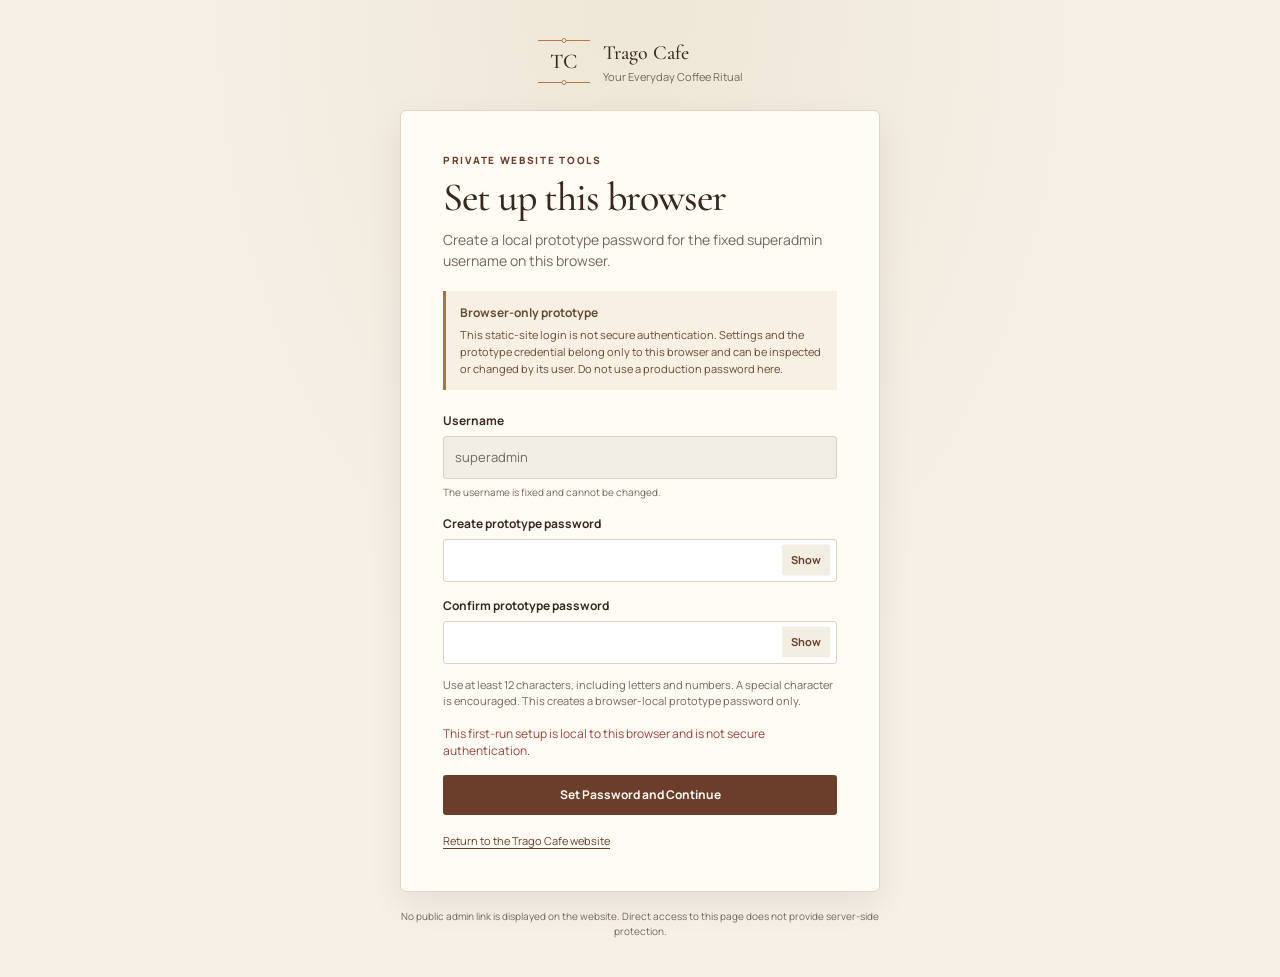
==== commit df751621: "Rebrand Option A storefront as Trago Cafe Co-authored-by: arena-agent <297053741+arena-agent@users.n" ====
--- a/admin.html
+++ b/admin.html
@@ -3,25 +3,22 @@
 <head>
   <meta charset="utf-8">
   <meta name="viewport" content="width=device-width, initial-scale=1">
-  <meta name="theme-color" content="#F7F4EC">
+  <meta name="theme-color" content="#2E1D17">
   <meta name="robots" content="noindex,nofollow">
-  <title>BTK Coffee | Superadmin</title>
-  <link rel="icon" href="data:image/svg+xml,%3Csvg xmlns='http://www.w3.org/2000/svg' viewBox='0 0 64 64'%3E%3Crect width='64' height='64' rx='12' fill='%23F7F4EC'/%3E%3Cpath d='M10 15h44M10 49h44' stroke='%23A89F79' stroke-width='2'/%3E%3Ctext x='32' y='40' text-anchor='middle' font-family='Georgia,serif' font-size='23' fill='%23352F28'%3EBTK%3C/text%3E%3C/svg%3E">
-  <link rel="preconnect" href="https://fonts.googleapis.com">
-  <link rel="preconnect" href="https://fonts.gstatic.com" crossorigin>
-  <link href="https://fonts.googleapis.com/css2?family=Lato:wght@400;500;600;700;800&family=Playfair+Display:wght@400;500;600&display=swap" rel="stylesheet">
+  <title>Trago Cafe | Superadmin</title>
+  <link rel="icon" href="data:image/svg+xml,%3Csvg xmlns='http://www.w3.org/2000/svg' viewBox='0 0 64 64'%3E%3Crect width='64' height='64' rx='16' fill='%232E1D17'/%3E%3Ccircle cx='32' cy='32' r='22' fill='none' stroke='%23B47A4A' stroke-width='1.5'/%3E%3Ctext x='32' y='40' text-anchor='middle' font-family='Georgia,serif' font-size='23' fill='%23FFF9F0'%3ETC%3C/text%3E%3C/svg%3E">
   <link rel="stylesheet" href="./admin.css">
 </head>
 <body class="admin-body">
   <main class="auth-screen" id="adminLoginRoot">
-    <a class="auth-brand" href="./index.html" aria-label="BTK Coffee home">
-      <span class="admin-monogram">BTK</span>
-      <span><strong>BTK Coffee</strong><small>Brewed to Brighten Your Day</small></span>
+    <a class="auth-brand" href="./index.html" aria-label="Trago Cafe home">
+      <span class="admin-monogram">TC</span>
+      <span><strong>Trago Cafe</strong><small>Your Everyday Coffee Ritual</small></span>
     </a>
     <section class="auth-panel" aria-labelledby="authTitle">
       <p class="eyebrow">Private website tools</p>
       <h1 id="authTitle">Superadmin login</h1>
-      <p class="auth-intro" id="authIntro">Sign in to manage the BTK Coffee website configuration.</p>
+      <p class="auth-intro" id="authIntro">Sign in to manage the Trago Cafe website configuration.</p>
       <div class="security-notice" role="note">
         <strong>Browser-only prototype</strong>
         <span>This static-site login is not secure authentication. Settings and the prototype credential belong only to this browser and can be inspected or changed by its user. Do not use a production password here.</span>
@@ -51,7 +48,7 @@
         <button class="admin-button admin-button-primary button-full" id="loginSubmitButton" type="submit">Log in</button>
       </form>
       <div class="auth-footer">
-        <a href="./index.html">Return to the BTK Coffee website</a>
+        <a href="./index.html">Return to the Trago Cafe website</a>
         <span id="cooldownMessage" role="status" aria-live="polite"></span>
       </div>
     </section>
@@ -62,8 +59,8 @@
     <div class="dashboard-scrim" id="dashboardScrim" hidden></div>
     <aside class="dashboard-sidebar" id="dashboardSidebar" aria-label="Superadmin navigation">
       <a class="dashboard-brand" href="./index.html">
-        <span class="admin-monogram">BTK</span>
-        <span><strong>BTK Coffee</strong><small>Superadmin tools</small></span>
+        <span class="admin-monogram">TC</span>
+        <span><strong>Trago Cafe</strong><small>Superadmin tools</small></span>
       </a>
       <p class="sidebar-label">Manage website</p>
       <nav class="dashboard-nav" id="dashboardNav">
@@ -90,8 +87,8 @@
           <span></span><span></span><span></span>
         </button>
         <div class="topbar-copy">
-          <span class="topbar-kicker">BTK Coffee / Website control</span>
-          <h1>BTK Coffee — Superadmin Dashboard</h1>
+          <span class="topbar-kicker">Trago Cafe / Website control</span>
+          <h1>Trago Cafe — Superadmin Dashboard</h1>
         </div>
         <div class="topbar-actions">
           <span class="session-indicator"><span class="session-dot"></span>Local admin session</span>
@@ -106,7 +103,7 @@
       <div class="dashboard-content">
         <section class="dashboard-section is-visible" id="section-overview" data-dashboard-section="overview" aria-labelledby="overviewTitle">
           <div class="section-title-row">
-            <div><p class="eyebrow">Your workspace</p><h2 id="overviewTitle">Dashboard overview</h2><p class="section-lead">A quick look at the current BTK Coffee website configuration.</p></div>
+            <div><p class="eyebrow">Your workspace</p><h2 id="overviewTitle">Dashboard overview</h2><p class="section-lead">A quick look at the current Trago Cafe website configuration.</p></div>
           </div>
           <div class="overview-metrics" id="overviewMetrics"></div>
           <div class="overview-bottom-grid">
@@ -137,7 +134,7 @@
         </section>
 
         <section class="dashboard-section" id="section-github-settings" data-dashboard-section="github-settings" aria-labelledby="githubSettingsTitle" hidden>
-          <div class="section-title-row"><div><p class="eyebrow">Repository publishing</p><h2 id="githubSettingsTitle">GitHub Settings / Setup</h2><p class="section-lead">Connect the repository and branch used by the public BTK Coffee site. A connected repository is required before any dashboard Save action.</p></div></div>
+          <div class="section-title-row"><div><p class="eyebrow">Repository publishing</p><h2 id="githubSettingsTitle">GitHub Settings / Setup</h2><p class="section-lead">Connect the repository and branch used by the public Trago Cafe site. A connected repository is required before any dashboard Save action.</p></div></div>
           <section class="github-repository-panel github-settings-panel" aria-labelledby="githubSettingsPanelTitle">
             <div class="panel-heading"><div><p class="eyebrow">Repository connection</p><h3 id="githubSettingsPanelTitle">Website source repository</h3><p>Configuration commits are validated and written to <code>data/site-config.json</code>.</p></div><span class="github-status" id="githubConnectionStatus" role="status" aria-live="polite">Not connected</span></div>
             <div class="github-connection-grid">
@@ -175,10 +172,10 @@
         <section class="dashboard-section" id="section-appearance" data-dashboard-section="appearance" aria-labelledby="appearanceTitle" hidden>
           <div class="section-title-row"><div><p class="eyebrow">Brand controls</p><h2 id="appearanceTitle">Website appearance</h2><p class="section-lead">Edit the live site's central colors. Your changes remain a draft until saved.</p></div></div>
           <div class="workspace-panel appearance-panel">
-            <div class="panel-heading"><div><h3>Color palette</h3><p>Choose a color or enter a six-digit HEX value such as #A89F79.</p></div></div>
+            <div class="panel-heading"><div><h3>Color palette</h3><p>Choose a color or enter a six-digit HEX value such as #B47A4A.</p></div></div>
             <div class="palette-grid" id="paletteFields"></div>
             <div class="palette-preview" id="palettePreview" aria-label="Color palette preview">
-              <div><span class="preview-label">BTK COFFEE</span><h3>Good Coffee. Better Moments.</h3><p>A preview of headings, body text, surfaces and primary actions.</p><button type="button" tabindex="-1" id="palettePreviewButton">Order your favorites</button></div>
+              <div><span class="preview-label">TRAGO CAFE</span><h3>Good Coffee. Better Moments.</h3><p>A preview of headings, body text, surfaces and primary actions.</p><button type="button" tabindex="-1" id="palettePreviewButton">Order your favorites</button></div>
               <div class="preview-surface" id="palettePreviewSurface"><span>Warm, calm, welcoming.</span><strong>Surface and accent preview</strong></div>
             </div>
             <p class="palette-contrast-note" id="paletteContrastNote" role="status" aria-live="polite"></p>
@@ -227,7 +224,7 @@
               <div class="admin-field field-full"><label for="contactDescription">Contact section description</label><textarea id="contactDescription" rows="3" maxlength="700" required></textarea></div>
             </div></fieldset>
             <fieldset class="admin-form-section"><legend>Links and contact details</legend><div class="admin-form-grid">
-              <div class="admin-field"><label for="contactMessenger">Messenger URL</label><input id="contactMessenger" type="url" inputmode="url" placeholder="https://m.me/..." required></div>
+              <div class="admin-field"><label for="contactMessenger">Messenger URL <span>(optional)</span></label><input id="contactMessenger" type="url" inputmode="url" placeholder="https://m.me/..."><small>Leave blank until the official Trago Cafe Messenger URL is available. Order summaries and the Facebook contact link still work without it.</small></div>
               <div class="admin-field"><label for="contactFacebook">Facebook page URL <span>(optional)</span></label><input id="contactFacebook" type="url" inputmode="url" placeholder="https://www.facebook.com/..."></div>
               <div class="admin-field field-full"><label for="contactMaps">Google Maps directions URL</label><input id="contactMaps" type="url" inputmode="url" placeholder="https://maps.app.goo.gl/..." required></div>
               <div class="admin-field"><label for="contactPhone">Displayed phone number <span>(optional)</span></label><input id="contactPhone" type="tel" maxlength="30"></div>
@@ -242,7 +239,7 @@
               <div class="admin-field"><label for="deliveryContactNumber">Courier contact number</label><input id="deliveryContactNumber" type="tel" maxlength="30" required></div>
             </div></fieldset>
             <div class="section-actions"><button class="admin-button admin-button-primary" type="button" data-save-section="contact">Validate & Publish to GitHub</button><button class="admin-button admin-button-quiet" type="button" id="restoreContactButton">Restore Default Information</button></div>
-            <p class="section-hint">Leave optional phone, email, address, or Facebook fields blank if they are not configured. Secure delivery operations still need confirmation from BTK Coffee.</p>
+            <p class="section-hint">Leave optional phone, email, address, or Facebook fields blank if they are not configured. Secure delivery operations still need confirmation from Trago Cafe.</p>
           </form>
         </section>
 
@@ -343,7 +340,7 @@
   </main>
 
   <script src="./script.js"></script>
-  <script src="./btk-config.js"></script>
+  <script src="./trago-config.js"></script>
   <script src="./admin.js"></script>
 </body>
 </html>
--- a/admin.css
+++ b/admin.css
@@ -1,18 +1,22 @@
+@font-face { font-family: "Cormorant Garamond"; src: url("./assets/cormorant-garamond-latin.woff2") format("woff2"); font-style: normal; font-weight: 500 700; font-display: swap; }
+@font-face { font-family: "Manrope"; src: url("./assets/manrope-latin.woff2") format("woff2"); font-style: normal; font-weight: 400 800; font-display: swap; unicode-range: U+0000-00FF, U+2000-206F; }
+@font-face { font-family: "Manrope"; src: url("./assets/manrope-latin-ext.woff2") format("woff2"); font-style: normal; font-weight: 400 800; font-display: swap; unicode-range: U+0100-024F, U+20A0-20CF; }
+
 :root {
   color-scheme: light;
-  --admin-khaki: #A89F79;
-  --admin-deep: #817653;
-  --admin-sage: #B8B49A;
-  --admin-beige: #E8DFC9;
-  --admin-cream: #F7F4EC;
-  --admin-ivory: #FFFDF7;
-  --admin-coffee: #352F28;
-  --admin-muted: #777064;
-  --admin-border: #E6E0D4;
+  --admin-khaki: #B47A4A;
+  --admin-deep: #6B3E2B;
+  --admin-sage: #E7D1B6;
+  --admin-beige: #E9DCCB;
+  --admin-cream: #F6F0E7;
+  --admin-ivory: #FFFBF5;
+  --admin-coffee: #382820;
+  --admin-muted: #74665C;
+  --admin-border: #E2D3C3;
   --admin-red: #9A453D;
   --admin-green: #526847;
-  --admin-shadow: 0 12px 34px rgba(53, 47, 40, .07);
-  font-family: "Lato", Inter, -apple-system, BlinkMacSystemFont, "Segoe UI", sans-serif;
+  --admin-shadow: 0 12px 34px rgba(46, 29, 23, .08);
+  font-family: "Manrope", -apple-system, BlinkMacSystemFont, "Segoe UI", sans-serif;
   color: var(--admin-coffee);
   background: var(--admin-cream);
   font-synthesis: none;
@@ -29,21 +33,21 @@
 a { color: inherit; }
 img { display: block; max-width: 100%; }
 [hidden] { display: none !important; }
-:focus-visible { outline: 3px solid #526847; outline-offset: 3px; }
+:focus-visible { outline: 3px solid #8A4F30; outline-offset: 3px; }
 .sr-only { position: absolute; width: 1px; height: 1px; padding: 0; margin: -1px; overflow: hidden; clip: rect(0,0,0,0); white-space: nowrap; border: 0; }
 
 .auth-screen { display: grid; min-height: 100vh; justify-items: center; align-content: center; padding: 38px 20px; background: radial-gradient(ellipse at 50% 0%, #eee7d7, var(--admin-cream) 53%); }
 .auth-brand { display: flex; align-items: center; gap: 13px; margin-bottom: 24px; text-decoration: none; }
-.admin-monogram { position: relative; display: grid; width: 52px; height: 43px; place-items: center; border-top: 1px solid var(--admin-khaki); border-bottom: 1px solid var(--admin-khaki); font-family: "Playfair Display", Georgia, serif; font-size: 21px; }
+.admin-monogram { position: relative; display: grid; width: 52px; height: 43px; place-items: center; border-top: 1px solid var(--admin-khaki); border-bottom: 1px solid var(--admin-khaki); font-family: "Cormorant Garamond", Georgia, serif; font-size: 21px; }
 .admin-monogram::before, .admin-monogram::after { position: absolute; left: 50%; width: 5px; height: 5px; border: 1px solid var(--admin-khaki); border-radius: 50%; background: var(--admin-cream); content: ""; transform: translateX(-50%); }
 .admin-monogram::before { top: -3px; }
 .admin-monogram::after { bottom: -3px; }
 .auth-brand > span:last-child, .dashboard-brand > span:last-child { display: grid; gap: 1px; }
-.auth-brand strong, .dashboard-brand strong { font-family: "Playfair Display", Georgia, serif; font-size: 20px; font-weight: 500; }
+.auth-brand strong, .dashboard-brand strong { font-family: "Cormorant Garamond", Georgia, serif; font-size: 20px; font-weight: 500; }
 .auth-brand small, .dashboard-brand small { color: var(--admin-muted); font-size: 11px; }
 .auth-panel { width: min(100%, 480px); padding: clamp(24px, 5vw, 42px); border: 1px solid var(--admin-border); border-radius: 6px; background: var(--admin-ivory); box-shadow: var(--admin-shadow); }
 .eyebrow { margin: 0 0 7px; color: var(--admin-deep); font-size: 10px; font-weight: 800; letter-spacing: .17em; text-transform: uppercase; }
-.auth-panel h1, .dashboard-content h2, .admin-dialog h2 { margin: 0; font-family: "Playfair Display", Georgia, serif; font-weight: 500; letter-spacing: -.025em; }
+.auth-panel h1, .dashboard-content h2, .admin-dialog h2 { margin: 0; font-family: "Cormorant Garamond", Georgia, serif; font-weight: 500; letter-spacing: -.025em; }
 .auth-panel h1 { font-size: clamp(32px, 7vw, 40px); line-height: 1.1; }
 .auth-intro { margin: 10px 0 20px; color: var(--admin-muted); font-size: 14px; }
 .security-notice { display: grid; gap: 4px; margin: 18px 0 22px; padding: 13px 14px; border-left: 3px solid #a6753f; background: #f8f0e3; color: #654b34; font-size: 11px; line-height: 1.55; }
@@ -72,7 +76,7 @@
 .admin-button:hover:not(:disabled) { transform: translateY(-1px); }
 .admin-button:disabled { opacity: .55; cursor: not-allowed; }
 .admin-button-primary { background: var(--admin-deep); color: var(--admin-ivory); }
-.admin-button-primary:hover:not(:disabled) { background: #6e6549; box-shadow: 0 5px 12px rgba(53,47,40,.11); }
+.admin-button-primary:hover:not(:disabled) { background: #4E2C1F; box-shadow: 0 5px 12px rgba(53,47,40,.11); }
 .admin-button-soft { border-color: #ddd3bd; background: #f0ebdd; color: var(--admin-coffee); }
 .admin-button-soft:hover:not(:disabled) { background: #e8dfcb; }
 .admin-button-outline { border-color: #d8d0c1; background: transparent; color: var(--admin-coffee); }
@@ -103,7 +107,7 @@
 .dashboard-topbar { position: sticky; z-index: 25; top: 0; display: flex; min-height: 78px; align-items: center; justify-content: space-between; gap: 20px; padding: 11px clamp(20px, 4vw, 53px); border-bottom: 1px solid var(--admin-border); background: rgba(255,253,247,.94); backdrop-filter: blur(12px); }
 .topbar-copy { min-width: 0; }
 .topbar-kicker { display: block; margin-bottom: 2px; color: var(--admin-muted); font-size: 9px; font-weight: 700; letter-spacing: .13em; text-transform: uppercase; }
-.dashboard-topbar h1 { margin: 0; font-family: "Playfair Display", Georgia, serif; font-size: clamp(17px, 2vw, 23px); font-weight: 500; line-height: 1.2; }
+.dashboard-topbar h1 { margin: 0; font-family: "Cormorant Garamond", Georgia, serif; font-size: clamp(17px, 2vw, 23px); font-weight: 500; line-height: 1.2; }
 .topbar-actions { display: flex; flex: 0 0 auto; align-items: center; gap: 9px; }
 .session-indicator { display: inline-flex; align-items: center; gap: 6px; margin-right: 6px; color: var(--admin-muted); font-size: 10px; white-space: nowrap; }
 .session-dot, .status-dot { display: inline-block; width: 8px; height: 8px; border-radius: 50%; background: #83956a; }
@@ -119,18 +123,18 @@
 .overview-metrics { display: grid; grid-template-columns: repeat(4, minmax(0,1fr)); gap: 13px; margin-bottom: 20px; }
 .metric { min-width: 0; padding: 18px 18px 17px; border: 1px solid var(--admin-border); border-radius: 4px; background: var(--admin-ivory); box-shadow: 0 4px 14px rgba(53,47,40,.025); }
 .metric-label { display: block; color: var(--admin-muted); font-size: 10px; font-weight: 700; letter-spacing: .08em; text-transform: uppercase; }
-.metric-value { display: block; margin-top: 7px; font-family: "Playfair Display", Georgia, serif; font-size: 30px; line-height: 1.1; }
+.metric-value { display: block; margin-top: 7px; font-family: "Cormorant Garamond", Georgia, serif; font-size: 30px; line-height: 1.1; }
 .metric-sub { display: block; margin-top: 6px; color: var(--admin-muted); font-size: 10px; }
 .metric-swatch { display: inline-block; width: 18px; height: 18px; margin-right: 7px; vertical-align: -3px; border: 1px solid rgba(0,0,0,.12); border-radius: 3px; }
 .overview-bottom-grid { display: grid; grid-template-columns: minmax(0,1.5fr) minmax(250px,.8fr); gap: 15px; }
 .workspace-panel { min-width: 0; padding: 21px; border: 1px solid var(--admin-border); border-radius: 4px; background: var(--admin-ivory); box-shadow: 0 4px 15px rgba(53,47,40,.025); }
 .panel-heading { display: flex; align-items: flex-start; justify-content: space-between; gap: 14px; margin-bottom: 17px; }
-.panel-heading h3 { margin: 0; font-family: "Playfair Display", Georgia, serif; font-size: 22px; font-weight: 500; line-height: 1.2; }
+.panel-heading h3 { margin: 0; font-family: "Cormorant Garamond", Georgia, serif; font-size: 22px; font-weight: 500; line-height: 1.2; }
 .panel-heading > div > p:not(.eyebrow) { margin: 5px 0 0; color: var(--admin-muted); font-size: 11px; }
 .quick-actions { display: grid; grid-template-columns: repeat(2,minmax(0,1fr)); gap: 9px; }
 .quick-action { display: grid; min-height: 104px; align-content: start; justify-items: start; gap: 3px; padding: 13px; border: 1px solid var(--admin-border); border-radius: 3px; background: #fffefa; text-align: left; text-decoration: none; cursor: pointer; transition: border-color 160ms ease, background 160ms ease, transform 160ms ease; }
 .quick-action:hover { transform: translateY(-2px); border-color: var(--admin-khaki); background: #fbf8ef; }
-.quick-action-number { margin-bottom: 6px; color: var(--admin-deep); font-family: "Playfair Display", Georgia, serif; font-size: 14px; }
+.quick-action-number { margin-bottom: 6px; color: var(--admin-deep); font-family: "Cormorant Garamond", Georgia, serif; font-size: 14px; }
 .quick-action strong { font-size: 12px; }
 .quick-action > span:last-child { color: var(--admin-muted); font-size: 10px; }
 .status-panel { display: flex; flex-direction: column; }
@@ -150,15 +154,15 @@
 .palette-field-copy label { font-size: 11px; font-weight: 700; }
 .palette-hex { width: 100%; min-width: 0; min-height: 32px; padding: 5px 7px; border: 1px solid var(--admin-border); border-radius: 2px; background: #fff; color: var(--admin-coffee); font-family: ui-monospace, SFMono-Regular, Menlo, monospace; font-size: 11px; text-transform: uppercase; }
 .palette-hex[aria-invalid="true"] { border-color: var(--admin-red); }
-.palette-preview { display: grid; grid-template-columns: 1.3fr .7fr; gap: 14px; min-height: 175px; margin-top: 18px; padding: 18px; border: 1px solid var(--admin-border); border-radius: 4px; background: var(--preview-bg,#F7F4EC); color: var(--preview-text,#352F28); }
+.palette-preview { display: grid; grid-template-columns: 1.3fr .7fr; gap: 14px; min-height: 175px; margin-top: 18px; padding: 18px; border: 1px solid var(--admin-border); border-radius: 4px; background: var(--preview-bg,#F6F0E7); color: var(--preview-text,#2E1D17); }
 .palette-preview > div:first-child { display: flex; flex-direction: column; align-items: start; justify-content: center; }
-.preview-label { color: var(--preview-primary,#A89F79); font-size: 9px; font-weight: 800; letter-spacing: .19em; }
-.palette-preview h3 { margin: 8px 0 6px; color: var(--preview-heading,#352F28); font-family: "Playfair Display", Georgia, serif; font-size: clamp(20px,3vw,29px); font-weight: 500; line-height: 1.15; }
-.palette-preview p { max-width: 420px; margin: 0 0 13px; color: var(--preview-muted,#777064); font-size: 11px; }
-.palette-preview button { min-height: 35px; padding: 7px 12px; border: 0; border-radius: 2px; background: var(--preview-button,#817653); color: var(--preview-button-text,#FFFDF7); font-size: 10px; font-weight: 700; }
-.preview-surface { display: grid; align-content: center; gap: 8px; padding: 15px; border: 1px solid var(--preview-border,#E6E0D4); border-radius: 3px; background: var(--preview-surface,#FFFDF7); }
-.preview-surface span { color: var(--preview-muted,#777064); font-size: 10px; }
-.preview-surface strong { color: var(--preview-heading,#352F28); font-family: "Playfair Display", Georgia, serif; font-size: 18px; font-weight: 500; }
+.preview-label { color: var(--preview-primary,#B47A4A); font-size: 9px; font-weight: 800; letter-spacing: .19em; }
+.palette-preview h3 { margin: 8px 0 6px; color: var(--preview-heading,#2E1D17); font-family: "Cormorant Garamond", Georgia, serif; font-size: clamp(20px,3vw,29px); font-weight: 500; line-height: 1.15; }
+.palette-preview p { max-width: 420px; margin: 0 0 13px; color: var(--preview-muted,#74665C); font-size: 11px; }
+.palette-preview button { min-height: 35px; padding: 7px 12px; border: 0; border-radius: 2px; background: var(--preview-button,#6B3E2B); color: var(--preview-button-text,#FFFBF5); font-size: 10px; font-weight: 700; }
+.preview-surface { display: grid; align-content: center; gap: 8px; padding: 15px; border: 1px solid var(--preview-border,#E2D3C3); border-radius: 3px; background: var(--preview-surface,#FFFBF5); }
+.preview-surface span { color: var(--preview-muted,#74665C); font-size: 10px; }
+.preview-surface strong { color: var(--preview-heading,#2E1D17); font-family: "Cormorant Garamond", Georgia, serif; font-size: 18px; font-weight: 500; }
 .palette-contrast-note { min-height: 18px; margin: 10px 0 0; color: var(--admin-green); font-size: 11px; }
 .palette-contrast-note.is-warning { color: var(--admin-red); }
 .section-actions { display: flex; flex-wrap: wrap; align-items: center; gap: 8px; margin-top: 20px; }
@@ -181,11 +185,11 @@
 .image-manager-card { min-width: 0; overflow: hidden; border: 1px solid var(--admin-border); border-radius: 4px; background: var(--admin-ivory); }
 .image-manager-card.wide-image-card { grid-column: 1 / -1; }
 .image-card-top { display: flex; align-items: flex-start; justify-content: space-between; gap: 8px; padding: 13px 14px 9px; }
-.image-card-top h3 { margin: 0; font-family: "Playfair Display", Georgia, serif; font-size: 17px; font-weight: 500; }
+.image-card-top h3 { margin: 0; font-family: "Cormorant Garamond", Georgia, serif; font-size: 17px; font-weight: 500; }
 .image-card-top p { margin: 2px 0 0; color: var(--admin-muted); font-size: 10px; }
 .image-card-preview { position: relative; aspect-ratio: 1.9/1; overflow: hidden; background: linear-gradient(135deg,#d9d0bb,#80765e); }
 .image-card-preview img { width: 100%; height: 100%; object-fit: cover; }
-.image-card-preview.image-empty { display: grid; place-items: center; background: #f0ecdf; color: var(--admin-muted); font-family: "Playfair Display",Georgia,serif; font-size: 20px; }
+.image-card-preview.image-empty { display: grid; place-items: center; background: #f0ecdf; color: var(--admin-muted); font-family: "Cormorant Garamond",Georgia,serif; font-size: 20px; }
 .image-card-form { display: grid; gap: 9px; padding: 12px 14px 14px; }
 .image-card-form label { font-size: 10px; font-weight: 700; }
 .image-card-form input[type="url"] { width: 100%; min-height: 36px; padding: 7px 9px; border: 1px solid #d9d2c5; border-radius: 2px; background: #fff; font-size: 11px; }
@@ -219,7 +223,7 @@
 .category-action.is-danger { color: var(--admin-red); }
 .menu-list-panel { padding: 17px; }
 .products-panel-heading { align-items: center; }
-.count-pill { display: inline-grid; min-width: 22px; height: 22px; margin-left: 4px; padding: 0 5px; place-items: center; border-radius: 15px; background: #eee9dc; color: var(--admin-deep); font-family: "Lato",sans-serif; font-size: 10px; vertical-align: 2px; }
+.count-pill { display: inline-grid; min-width: 22px; height: 22px; margin-left: 4px; padding: 0 5px; place-items: center; border-radius: 15px; background: #eee9dc; color: var(--admin-deep); font-family: "Manrope",sans-serif; font-size: 10px; vertical-align: 2px; }
 .filter-label { display: grid; min-width: 170px; gap: 4px; color: var(--admin-muted); font-size: 9px; }
 .filter-label select { min-height: 34px; padding-block: 6px; font-size: 10px; }
 .table-wrap { width: 100%; overflow-x: auto; }
@@ -243,7 +247,7 @@
 
 .contact-form { display: grid; gap: 23px; }
 .admin-form-section, .option-fieldset { min-width: 0; margin: 0; padding: 0; border: 0; }
-.admin-form-section legend, .option-fieldset legend { width: 100%; margin-bottom: 13px; padding-bottom: 9px; border-bottom: 1px solid var(--admin-border); font-family: "Playfair Display", Georgia, serif; font-size: 19px; }
+.admin-form-section legend, .option-fieldset legend { width: 100%; margin-bottom: 13px; padding-bottom: 9px; border-bottom: 1px solid var(--admin-border); font-family: "Cormorant Garamond", Georgia, serif; font-size: 19px; }
 .admin-form-grid { display: grid; grid-template-columns: repeat(2,minmax(0,1fr)); gap: 13px; }
 .field-full { grid-column: 1 / -1; }
 .contact-form .section-actions { margin-top: -4px; }
